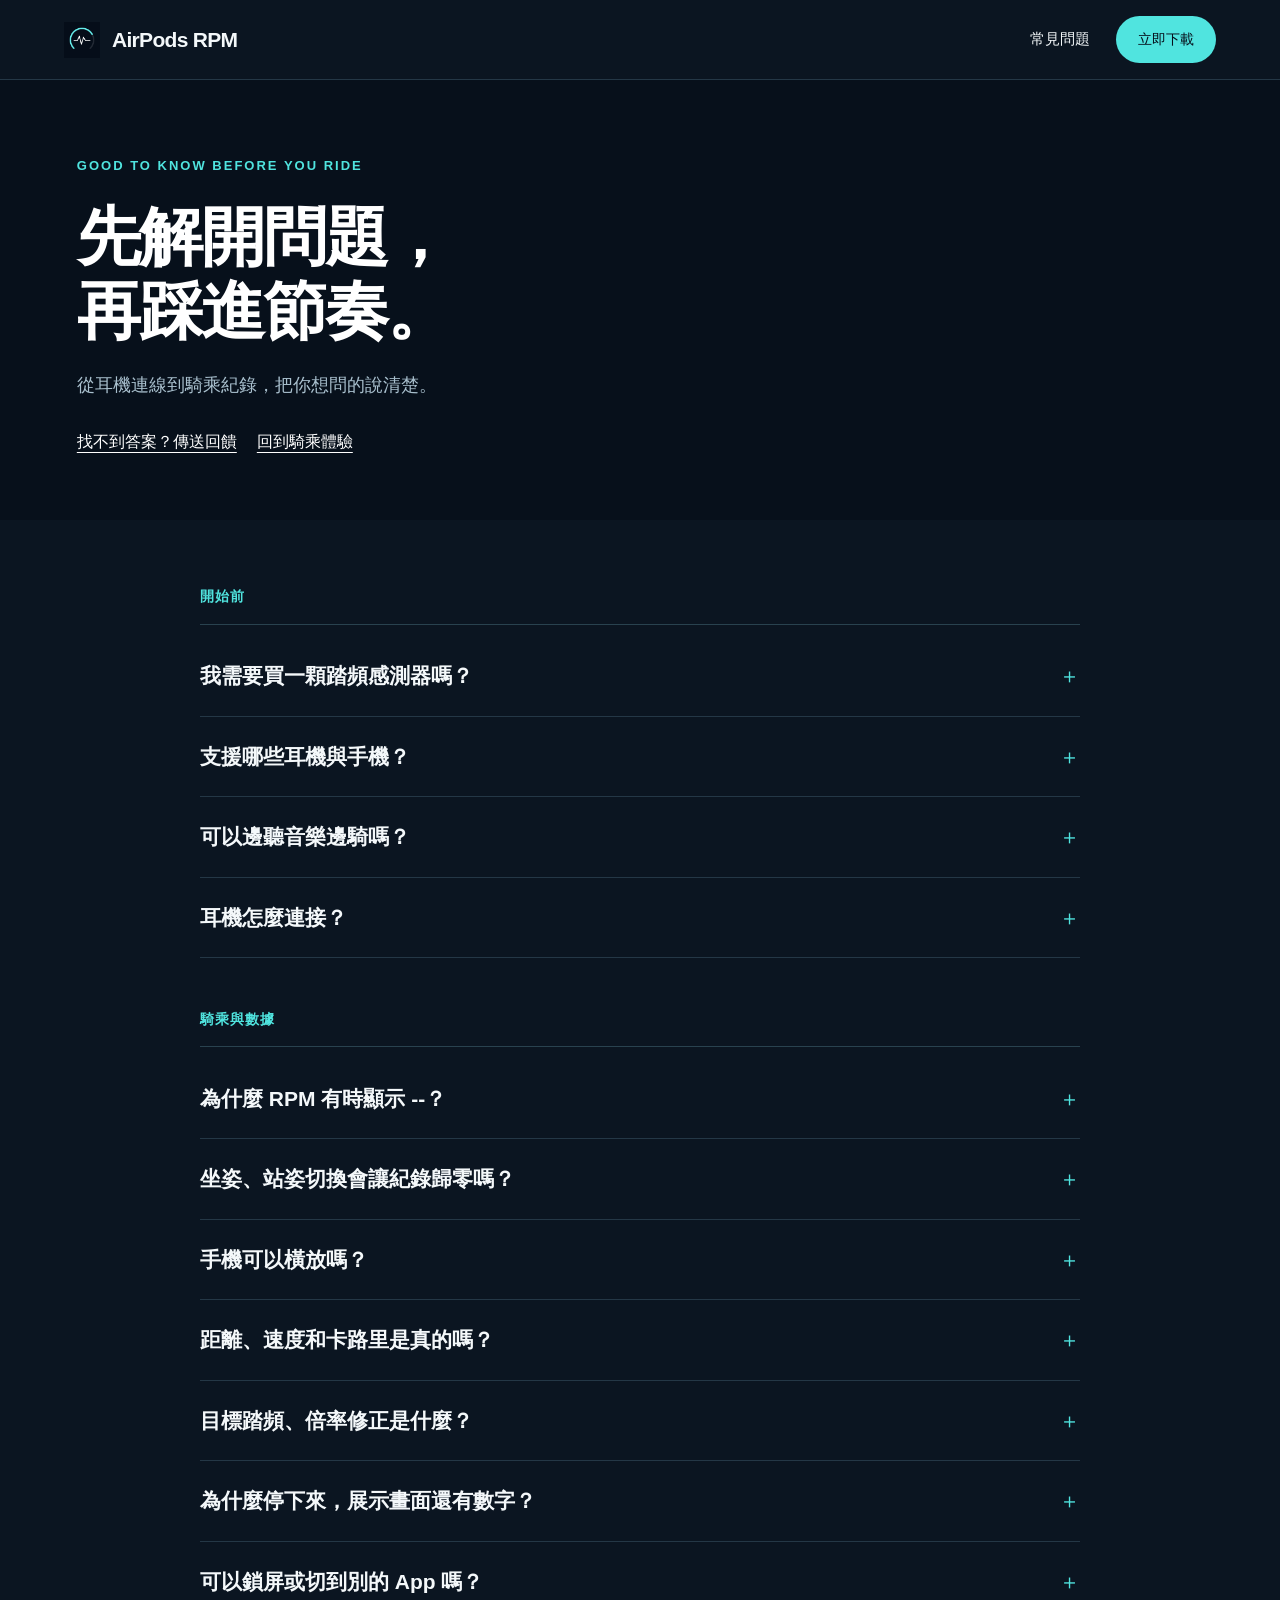
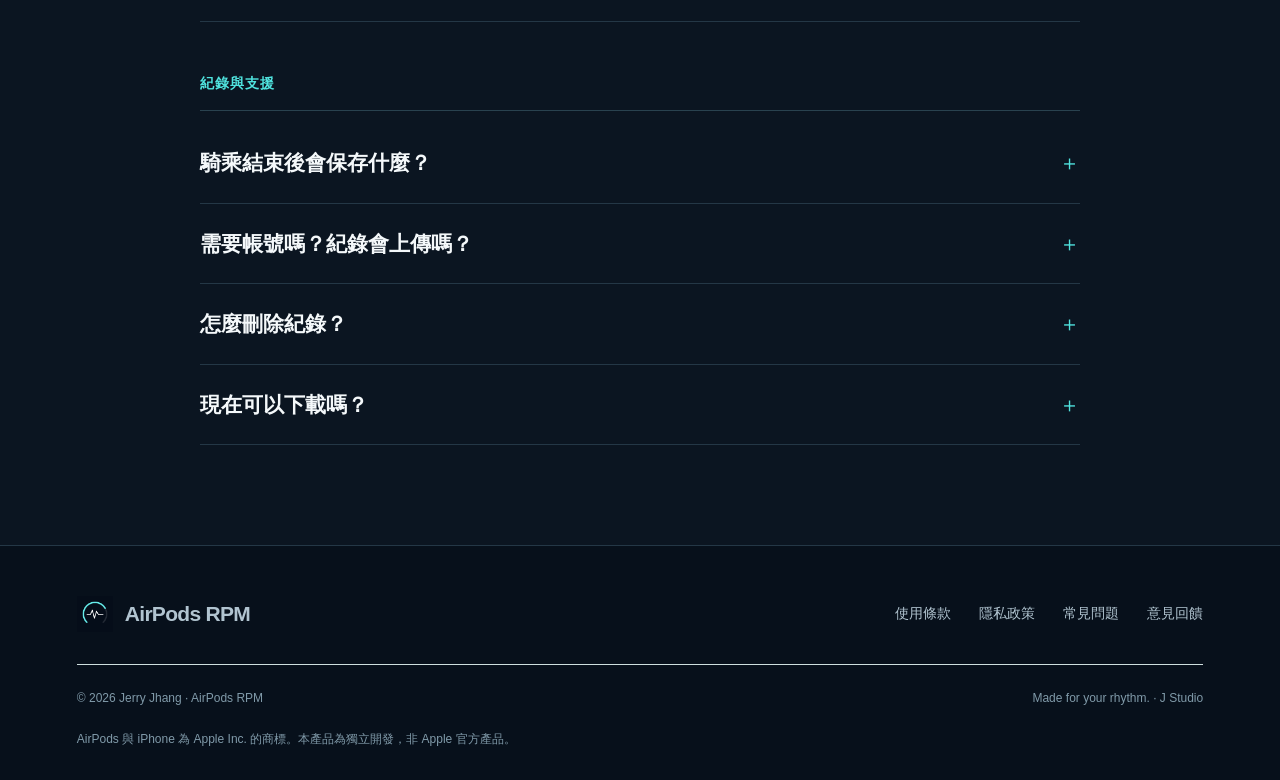
==== faq.html @ 405bcf3e "Add files via upload" ====
<!doctype html><html lang="zh-Hant"><head><meta charset="utf-8"><meta name="viewport" content="width=device-width,initial-scale=1"><meta name="description" content="關於 AirPods 連接、節奏估算、直橫式畫面與騎乘紀錄，你想知道的事。"><meta name="theme-color" content="#07101b"><title>常見問題 — AirPods RPM</title><link rel="icon" href="assets/app-icon.png" type="image/png"><link rel="stylesheet" href="styles.css?v=13"><script defer src="config.js?v=8"></script><script defer src="script.js?v=8"></script></head><body><a class="skip-link" href="#main">跳至主要內容</a><header class="site-header"><a class="brand" href="index.html" aria-label="AirPods RPM 首頁"><img src="assets/app-icon.png" width="36" height="36" alt=""><span>AirPods <b>RPM</b></span></a><nav aria-label="主導覽"><a href="faq.html">常見問題</a><button class="small-button" data-download>立即下載</button></nav></header><main id="main"><section class="inner-hero"><div class="section-shell"><p class="eyebrow">GOOD TO KNOW BEFORE YOU RIDE</p><h1>先解開問題，<br>再踩進節奏。</h1><p>從耳機連線到騎乘紀錄，把你想問的說清楚。</p><div class="in-page-links"><a href="https://forms.gle/BbbcXge1BpcNwwj79" target="_blank" rel="noopener noreferrer">找不到答案？傳送回饋</a><a href="index.html#experience">回到騎乘體驗</a></div></div></section><div class="faq-content"><section class="faq-group"><h2>開始前</h2><details class="faq-item"><summary>我需要買一顆踏頻感測器嗎？</summary><p>不用另外加裝感測器就可以體驗目前的節奏估算。AirPods RPM 讀取的是相容耳機的頭部動作，不是飛輪內部轉速，所以不能取代專用感測器的量測精度。</p></details><details class="faq-item"><summary>支援哪些耳機與手機？</summary><p>支援可提供頭部動作資料的 AirPods，搭配 iPhone 使用。實際可用性由 App 依耳機、系統版本與連線狀態自動確認。iPhone 需使用 iOS 18.6 或以上版本。連接並戴好耳機後，App 會顯示動作資料是否可用。</p></details><details class="faq-item"><summary>可以邊聽音樂邊騎嗎？</summary><p>可以先用你平常的音樂 App 播放，再回到 AirPods RPM 查看儀表。AirPods RPM 本身不是音樂播放器，不提供串流歌曲；手機與耳機的音訊由系統和你選用的音樂 App 處理。</p></details><details class="faq-item"><summary>耳機怎麼連接？</summary><p>先在 iPhone「設定 → 藍牙」完成配對，戴好 AirPods，確認沒有切到 Mac。回到 App 按開始，依提示允許「動作與健身」。收到連續資料後才會開始計時；不需要刻意大幅擺頭。</p></details></section><section class="faq-group"><h2>騎乘與數據</h2><details class="faq-item"><summary>為什麼 RPM 有時顯示 --？</summary><p>頭部動作不一定每次都有足夠明顯的踩踏週期。初次需要幾秒建立節律；節奏偏弱時會短暫保留上次讀值並標示狀態，斷線、持續趨靜止或無可靠候選時則清空。-- 不一定表示踏板完全停止，也不會硬補一個數字。</p></details><details class="faq-item"><summary>坐姿、站姿切換會讓紀錄歸零嗎？</summary><p>不會。切換姿勢會使用不同偵測門檻，但保留目前的騎乘時間與分析資料。坐姿通常採較敏感的微幅動作基準，站姿採另一組基準；它們仍是待實測校正的估算。</p></details><details class="faq-item"><summary>手機可以橫放嗎？</summary><p>可以。儀表支援直式和橫式；橫式預設隱藏標題工具列，點儀表或右上角小選單可顯示。請在騎乘前先把手機安全固定。</p></details><details class="faq-item"><summary>距離、速度和卡路里是真的嗎？</summary><p>距離與速度是由估算 RPM 和每轉等效距離算出的虛擬數值。熱量是騎乘時間乘每分鐘費率的粗估，不是依阻力、功率或心率量測。例如 5 公尺／轉、80 RPM、30 分鐘約為 12 公里；5 kcal／分鐘、30 分鐘為 150 kcal。</p></details><details class="faq-item"><summary>目標踏頻、倍率修正是什麼？</summary><p>目標踏頻只改變目標區間和儀表顏色，不會補正 RPM。倍率通常保持原值；只有車上一直顯示 80、App 卻一直顯示 160 或 40 時，才分別考慮減半或加倍，不用來修正 75 與 80 的小誤差。</p></details><details class="faq-item"><summary>為什麼停下來，展示畫面還有數字？</summary><p>請確認已關閉展示模式。展示模式故意產生模擬數字，不會跟著你的真實動作停止。這個網站的動畫和儀表也是示意，不會連接你的耳機。</p></details><details class="faq-item"><summary>可以鎖屏或切到別的 App 嗎？</summary><p>目前切換 App、系統中斷或鎖屏會暫停騎乘，回來後需手動繼續；不提供無限制背景記錄。騎乘中的 App 會保持螢幕亮著，因此請留意手機電量。</p></details></section><section class="faq-group"><h2>紀錄與支援</h2><details class="faq-item"><summary>騎乘結束後會保存什麼？</summary><p>按結束並保存後，手機會留下日期、有效時間、平均與最高估算 RPM、虛擬距離、估算熱量及估算有效時間比例。現行版本最多保留最近 100 筆摘要。</p></details><details class="faq-item"><summary>需要帳號嗎？紀錄會上傳嗎？</summary><p>目前不需要建立線上帳號。一般騎乘摘要在手機本機保存，不自動上傳至我們的伺服器，也不自動保存原始頭部動作 CSV。系統備份或你主動分享的副本另外由你選用的服務處理。</p></details><details class="faq-item"><summary>怎麼刪除紀錄？</summary><p>在 App 騎乘紀錄頁向左滑動一筆，再按刪除。可在目前工作階段復原上次刪除；退出 App 後不保證仍能復原。刪除摘要不會連同你先前匯出的檔案一起刪除。</p></details><details class="faq-item"><summary>現在可以下載嗎？</summary><p>目前正在準備 App Store 版本，尚未提供正式下載網址。網站不會把未上架版本標成已開放。你可以先體驗互動示意，或透過意見回饋告訴我們你的需求。</p></details></section></div></main><footer class="site-footer"><div class="footer-main"><a class="brand" href="index.html"><img src="assets/app-icon.png" width="34" height="34" alt=""><span>AirPods <b>RPM</b></span></a><nav aria-label="頁尾導覽"><a href="terms.html">使用條款</a><a href="privacy.html">隱私政策</a><a href="faq.html">常見問題</a><a href="https://forms.gle/BbbcXge1BpcNwwj79" target="_blank" rel="noopener noreferrer">意見回饋</a></nav></div><div class="footer-bottom"><span>© 2026 Jerry Jhang · AirPods RPM</span><span>Made for your rhythm. · <a href="https://jstudio-app.github.io" target="_blank" rel="noopener noreferrer">J Studio</a></span></div><p class="footer-disclaimer">AirPods 與 iPhone 為 Apple Inc. 的商標。本產品為獨立開發，非 Apple 官方產品。</p></footer><dialog id="release-dialog" aria-labelledby="release-title"><button class="dialog-close" aria-label="關閉">×</button><p class="eyebrow dark">AIRPODS RPM</p><h2 id="release-title">App Store 版本準備中</h2><p>正式下載連結開放後，這裡就能帶你前往 App Store。</p><a class="button ink" href="https://forms.gle/BbbcXge1BpcNwwj79" target="_blank" rel="noopener noreferrer">意見回饋</a></dialog></body></html>
---- styles.css ----
:root{--ink:#07101b;--muted:#9aadb8;--paper:#0c1723;--volt:#50e4df;--teal:#50e4df;--line:#243746;--sans:-apple-system,BlinkMacSystemFont,"Segoe UI","Noto Sans TC",sans-serif;--display:"Arial Black","Helvetica Neue",var(--sans)}*{box-sizing:border-box}html{scroll-behavior:smooth;scroll-padding-top:96px}body{margin:0;background:var(--paper);color:var(--ink);font-family:var(--sans);font-size:16px;line-height:1.65;-webkit-font-smoothing:antialiased}button,input,select,textarea{font:inherit}button,a{-webkit-tap-highlight-color:transparent}button{cursor:pointer}a{color:inherit;text-underline-offset:5px}button:focus-visible,a:focus-visible,summary:focus-visible,input:focus-visible,textarea:focus-visible,select:focus-visible{outline:3px solid #15bfb0;outline-offset:5px}button{color:inherit}img,svg{max-width:100%}button,a,summary{touch-action:manipulation}::selection{background:var(--volt);color:var(--ink)}.skip-link{position:fixed;left:16px;top:-100px;background:var(--volt);padding:12px 20px;z-index:50}.skip-link:focus{top:12px}.site-header{height:92px;padding:0 5%;display:flex;align-items:center;justify-content:space-between;background:var(--paper);position:relative;z-index:20;border-bottom:1px solid var(--line)}.brand{display:inline-flex;align-items:center;gap:12px;text-decoration:none;font-size:21px;font-weight:550;letter-spacing:-.7px}.brand b{font-weight:900}.brand img{flex-shrink:0}.site-header nav{display:flex;align-items:center;gap:34px}.site-header nav a{font-size:15px;text-decoration:none}.site-header nav a:hover{color:#398164}.small-button{background:var(--ink);color:white;border:0;border-radius:99px;font-size:14px;padding:12px 22px}.menu-toggle{display:none}.hero{display:grid;grid-template-columns:.9fr 1.1fr;min-height:770px;background:var(--ink);color:#fff;overflow:hidden}.hero-copy{padding:96px 0 80px max(7vw,32px);z-index:2;align-self:center}.eyebrow{font-size:13px;letter-spacing:2px;font-weight:700;color:var(--volt);margin:0 0 25px;display:flex;align-items:center;gap:10px}.eyebrow.dark{color:#4c5c5c}.tiny-line{width:24px;height:2px;background:var(--volt)}h1,h2,h3,p{margin-top:0}h1{font-size:clamp(52px,5.8vw,94px);line-height:1.15;letter-spacing:-4px;font-weight:900;margin-bottom:32px}h1 em,h2 em{font-style:normal;color:var(--volt)}.hero-lead{font-size:18px;color:#b1c3cd;line-height:1.9;max-width:450px;margin-bottom:32px}.hero-actions{display:flex;align-items:center;gap:24px;flex-wrap:wrap}.button{display:inline-flex;align-items:center;justify-content:center;min-height:54px;padding:14px 28px;border:0;border-radius:5px;text-decoration:none;font-weight:750;font-size:16px;transition:background .2s,transform .2s}.button:hover{transform:translateY(-2px)}.volt{background:var(--volt);color:var(--ink)}.volt:hover{background:#8af3ee}.ink{background:var(--ink);color:white}.text-button{border:0;background:transparent;color:#cdd7d7;text-decoration:underline;text-underline-offset:6px;font-size:14px;padding:12px 0}.hero-meta{font-size:13px;letter-spacing:.3px;color:#819cae;margin:25px 0 0}.hero-visual{position:relative;min-width:0;display:flex;flex-direction:column;background:radial-gradient(ellipse at 60% 40%,#16434b 0%,#102d38 35%,#091823 70%);margin:24px 24px 24px 0;border-radius:6px;isolation:isolate}.scene-top{display:flex;justify-content:space-between;align-items:center;position:absolute;top:24px;left:28px;right:28px;z-index:5}.scene-kicker{font-family:var(--display);font-size:14px;font-weight:900;letter-spacing:2px;color:#bcd5d5}.motion-toggle{background:#14202088;border:1px solid #8cb8b840;border-radius:99px;padding:7px 12px;color:#dfeeee;font-size:12px;display:flex;align-items:center;gap:8px}.pause-icon{font-size:14px}.ride-scene{position:relative;flex:1;min-height:600px;overflow:hidden}.scene-word{position:absolute;font-family:var(--display);font-weight:900;font-size:clamp(100px,12.5vw,210px);font-style:italic;letter-spacing:-12px;left:7%;top:9%;color:#98cccc17;line-height:1;user-select:none}.scene-halo{position:absolute;width:65%;aspect-ratio:1;border:1px solid #94d3d318;border-radius:50%;left:24%;top:20%;box-shadow:0 0 0 70px #8dc9c904,0 0 0 140px #8dc9c903}.floor-grid{position:absolute;inset:71% -20% -24%;background:repeating-linear-gradient(0deg,transparent 0 32px,#98cccc13 33px 34px),repeating-linear-gradient(90deg,transparent 0 70px,#98cccc10 71px 72px);transform:perspective(380px) rotateX(58deg);transform-origin:top}.rider-art{position:absolute;width:112%;max-width:none;height:94%;left:-11%;top:7%;overflow:visible}.audio-label{position:absolute;left:5%;top:42%;display:flex;gap:12px;align-items:center;font-size:12px;color:#accdcd;line-height:1.7;z-index:3}.audio-label b{font-size:14px;font-weight:500;color:#e9f5f5}.equalizer{display:flex;align-items:center;gap:3px;height:26px}.equalizer i{display:block;width:3px;height:12px;border-radius:3px;background:var(--volt);animation:equalize .8s ease-in-out infinite alternate}.equalizer i:nth-child(2){height:24px;animation-delay:-.3s}.equalizer i:nth-child(3){height:18px;animation-delay:-.5s}.equalizer i:nth-child(4){height:8px;animation-delay:-.1s}@keyframes equalize{to{height:5px}}.ear-waves{animation:earPulse 2s ease-out infinite}@keyframes earPulse{0%{opacity:.2}50%{opacity:1}100%{opacity:.2}}.motion-lines{animation:speedLines 1s linear infinite}@keyframes speedLines{0%{transform:translateX(8px);opacity:0}25%{opacity:.5}100%{transform:translateX(-15px);opacity:0}}.mounted-phone{position:absolute;left:73%;top:33%;width:136px;height:266px;border:5px solid #222c2c;border-radius:20px;background:#090f0d;box-shadow:4px 7px 0 #0a1010,10px 22px 35px #0008,inset 0 0 0 1px #768370;transform:perspective(650px) rotateY(-14deg) rotateZ(7deg);transform-origin:center;transition:width .85s cubic-bezier(.2,.75,.2,1),height .85s cubic-bezier(.2,.75,.2,1),left .85s,top .85s,transform .85s;z-index:4;padding:14px 7px 8px;color:white}.phone-camera{position:absolute;width:29px;height:7px;background:#000;left:calc(50% - 14px);top:4px;border-radius:10px}.phone-app{height:100%;display:flex;flex-direction:column;gap:5px;overflow:hidden}.phone-top{display:flex;justify-content:space-between;font-size:8px;color:#6b9686;letter-spacing:1px}.demo-mark{font-size:8px;color:#acbaba}.mini-gauge{position:relative;min-height:105px;flex:1}.mini-gauge svg{width:100%;height:100%;position:absolute;inset:0;overflow:visible}.mini-gauge svg path{fill:none;stroke:var(--teal);stroke-width:7;stroke-linecap:round;stroke-dasharray:65 100}.mini-gauge svg .gauge-track{stroke:#263932;stroke-dasharray:none}.mini-value{position:absolute;inset:0;display:flex;flex-direction:column;align-items:center;justify-content:center;padding-top:6px}.mini-value b{font-size:37px;line-height:1;font-weight:350;font-variant-numeric:tabular-nums}.mini-value small{font-size:9px;letter-spacing:2px;color:var(--teal);margin-top:5px}.phone-position{display:flex;background:#ffffff08;border-radius:9px;justify-content:space-around;font-size:8px;line-height:20px}.phone-position span{width:50%;text-align:center;border-radius:9px;color:#687d7d}.phone-position .selected{background:#ffffff18;color:#d3eaea}.mini-metrics{display:grid;grid-template-columns:1fr 1fr;gap:4px}.mini-metrics>span{font-size:7px;background:#172222;padding:4px;border-radius:3px;color:#819494;white-space:nowrap}.mini-metrics b{display:block;color:#edf5f5;font-size:11px;font-weight:500;line-height:1.5;font-variant-numeric:tabular-nums}.mini-metrics small{font-size:6px}.mini-control{border-radius:9px;background:#50e4df27;color:var(--teal);font-size:8px;text-align:center;padding:4px}.mount-caption{position:absolute;right:7%;top:83%;font-size:12px;letter-spacing:.5px;color:#a8c9c9}.mount-caption span{width:20px;height:1px;display:inline-block;background:#9cd6d6;vertical-align:middle;margin-right:8px}.phone-history{display:none}.ride-scene[data-mode=standing] .scene-word{color:#50e4df20}.ride-scene[data-mode=landscape] .mounted-phone{width:216px;height:128px;left:65%;top:40%;transform:perspective(650px) rotateY(-12deg) rotateZ(3deg);border-radius:16px;padding:10px 8px 6px}.ride-scene[data-mode=landscape] .phone-app{display:grid;grid-template-columns:1fr 1fr;gap:4px}.ride-scene[data-mode=landscape] .phone-top{display:none}.ride-scene[data-mode=landscape] .mini-gauge{grid-row:1/4;min-height:0}.ride-scene[data-mode=landscape] .mini-value b{font-size:35px}.ride-scene[data-mode=landscape] .phone-position{line-height:14px}.ride-scene[data-mode=landscape] .mini-metrics{gap:3px}.ride-scene[data-mode=landscape] .mini-metrics>span{padding:2px;font-size:6px}.ride-scene[data-mode=landscape] .mini-metrics b{font-size:9px}.ride-scene[data-mode=landscape] .mini-control{font-size:7px;padding:1px}.ride-scene[data-mode=history] .phone-app{display:none}.ride-scene[data-mode=history] .phone-history{display:flex;flex-direction:column;height:100%;gap:14px;justify-content:center}.phone-history>small{font-size:7px;letter-spacing:1px;color:#6a9e9e}.phone-history>b{font-size:22px;line-height:1.3}.phone-history>div{display:flex;flex-direction:column;font-size:8px;color:#829595}.phone-history strong{font-size:20px;color:white;font-weight:400}.history-check{font-size:8px;color:var(--teal)}.scene-controls{position:relative;z-index:6;margin:0 28px 22px}.mode-tabs{display:flex;gap:4px;justify-content:space-between;border-top:1px solid #9bc6c630;padding-top:16px}.mode-tabs button{background:transparent;border:0;color:#a1b9b9;padding:8px 4px;font-size:13px;white-space:nowrap}.mode-tabs button[aria-pressed=true]{color:var(--volt);font-weight:750}.scene-controls p{font-size:12px;color:#94adad;margin:8px 0 12px;min-height:20px}.scene-progress{height:2px;background:#8dbfbf1a;overflow:hidden}.scene-progress span{display:block;width:0;height:100%;background:var(--volt)}.paused .equalizer i,.paused .ear-waves,.paused .motion-lines{animation-play-state:paused}.statement-strip{display:flex;justify-content:space-evenly;align-items:center;gap:16px;padding:23px 4%;background:var(--volt);font-weight:800;font-size:17px;letter-spacing:2px}.statement-strip i{height:9px;width:9px;border-radius:50%;background:#398a8a;flex-shrink:0}.section-shell{width:min(1280px,88%);margin-inline:auto}.story-section{padding-block:118px 100px}.section-intro h2,.wide-copy h2,.records-copy h2{font-size:clamp(38px,4.4vw,68px);line-height:1.25;letter-spacing:-2px;font-weight:850;margin-bottom:28px}.section-intro h2 em,.records-copy h2 em{color:#3b6b6b}.section-intro>p:not(.eyebrow){color:#9aadb8;font-size:18px;line-height:1.9}.setup-flow{margin-top:64px;display:grid;grid-template-columns:repeat(3,1fr);gap:6%}.setup-flow article{border-top:1px solid #c6d1d1;padding-top:32px}.setup-icon{display:flex;align-items:center;width:64px;height:64px;margin-bottom:26px}.setup-icon svg{width:48px;fill:none;stroke:#395e5e;stroke-width:2.5;stroke-linecap:round;stroke-linejoin:round}.setup-flow h3{font-size:24px;letter-spacing:-.7px;margin-bottom:16px}.setup-flow p{color:var(--muted);font-size:16px;line-height:1.9}.honest-note{font-size:13px;color:#79816f;border-top:1px solid var(--line);padding-top:25px;margin:48px 0 0}.wide-section{background:#1b2525;overflow:hidden;color:white}.wide-inner{display:grid;grid-template-columns:.8fr 1.2fr;align-items:center;gap:50px;min-height:720px;padding-block:100px}.wide-copy p:not(.eyebrow){font-size:17px;line-height:1.9;color:#a5b4b4}.outline-button{border:1px solid #95b6b670;background:transparent;color:#eef5f5;border-radius:4px;padding:12px 20px;margin-top:20px;font-size:15px}.outline-button:hover{background:#addcdc12}.wide-showcase{min-height:400px;display:flex;align-items:center;justify-content:center;flex-direction:column;perspective:1400px}.wide-phone{background:#101717;border:8px solid #5c665a;border-bottom-color:#232e2e;border-right-color:#323f3f;border-radius:42px;box-shadow:12px 18px 0 #090e0e,15px 50px 60px #0008;transition:width .8s,height .8s,transform .8s;border-width:7px;padding:21px 23px;position:relative;flex-shrink:0}.wide-phone:before{content:"";position:absolute;left:8px;top:calc(50% - 16px);height:32px;width:7px;border-radius:6px;background:#000}.wide-phone.landscape{width:570px;height:286px;transform:rotateY(-14deg) rotateX(9deg) rotateZ(-5deg)}.wide-screen{height:100%;display:grid;grid-template-columns:1fr 1.1fr;gap:24px;color:#f0f9f9}.wide-dial{border:5px solid var(--teal);border-bottom-color:transparent;border-right-color:#2a453b;border-radius:50%;display:flex;flex-direction:column;align-items:center;justify-content:center;position:relative;width:220px;height:220px}.wide-dial>span{font-size:7px;letter-spacing:1px;color:#85aaaa}.wide-dial>strong{font-size:76px;font-weight:300;line-height:1.2}.wide-dial>b{font-size:12px;font-weight:500;letter-spacing:4px;color:var(--teal)}.dial-position{font-size:9px;color:#a1b3b3;margin-top:12px}.wide-data{display:grid;grid-template-columns:1fr 1fr;gap:8px;align-content:center}.wide-data>div{background:#ffffff06;border-radius:10px;padding:12px 10px}.wide-data>div span{display:block;font-size:10px;color:#99acac;margin-bottom:6px}.wide-data>div strong{font-size:20px;font-weight:450;white-space:nowrap}.wide-data small{font-size:9px;color:#91a7a7}.wide-pause{grid-column:span 2;border:1px solid #92f5d330;border-radius:25px;padding:8px;background:#94d3d315;color:var(--teal);font-size:12px}.wide-phone:not(.landscape){width:252px;height:478px;transform:rotateY(-12deg) rotateZ(4deg);padding:26px 16px;border-radius:35px}.wide-phone:not(.landscape):before{height:7px;width:32px;left:calc(50% - 16px);top:8px}.wide-phone:not(.landscape) .wide-screen{display:flex;flex-direction:column;gap:13px}.wide-phone:not(.landscape) .wide-dial{width:198px;height:198px;align-self:center;flex-shrink:0}.wide-phone:not(.landscape) .wide-data{gap:7px}.wide-phone:not(.landscape) .wide-data>div{padding:7px}.wide-phone:not(.landscape) .wide-data>div span{font-size:9px;margin-bottom:2px}.wide-phone:not(.landscape) .wide-data>div strong{font-size:17px}.visual-note{font-size:12px;color:#728686;margin-top:44px;text-align:center}.records-section{display:grid;grid-template-columns:1fr 1fr;gap:9%;padding-block:130px;align-items:center}.records-copy>p:not(.eyebrow){color:var(--muted);font-size:17px;line-height:1.9}.local-label{font-size:14px!important;padding-top:20px}.local-label span{color:#3c6d6d;padding-right:8px}.ride-records{background:#e3eded;border-radius:6px;padding:28px 32px;box-shadow:0 25px 60px #182d2d10;transform:rotate(-2deg)}.records-heading{display:flex;align-items:center;justify-content:space-between;gap:15px;border-bottom:1px solid #c9d7d7;padding-bottom:16px}.records-heading h3{font-size:21px;margin:0}.records-heading>span{font-size:12px;color:#6a8181}.record{border-bottom:1px solid #c9d7d7;padding:24px 0}.record:last-child{border:0}.record summary{list-style:none;display:flex;align-items:center;justify-content:space-between;cursor:pointer;gap:20px}.record summary::-webkit-details-marker{display:none}.record summary span:not(.record-chevron){font-size:12px;color:#698282;display:block;margin-bottom:5px}.record summary strong{font-size:17px;font-weight:650}.record-chevron{font-size:22px;font-weight:300;transition:transform .3s}.record[open] .record-chevron{transform:rotate(45deg)}.record-content{padding-top:24px}.record-stats{display:flex;justify-content:space-between;gap:12px}.record-stats small{display:block;font-size:12px;color:#678282}.record-stats b{font-size:26px;font-weight:500;font-variant-numeric:tabular-nums}.record-stats i{font-size:11px;font-style:normal}.record-chart{width:100%;height:85px;overflow:visible;margin-top:18px}.record-chart path{fill:none;stroke:#4c8989;stroke-width:3;stroke-linejoin:round;stroke-linecap:round}.record-chart .chart-grid{stroke:#c6d8d8;stroke-width:1;stroke-dasharray:3 4}.record-content>p{font-size:12px;color:#7b8875;margin:10px 0 0}.closing-section{position:relative;text-align:center;background:var(--ink);color:#fff;padding:100px 24px;overflow:hidden}.closing-section>.eyebrow{justify-content:center}.closing-section h2{font-size:clamp(42px,5.5vw,80px);letter-spacing:-3px;line-height:1.2;position:relative}.closing-section p:not(.eyebrow){font-size:17px;line-height:1.9;color:#a7b8b8;position:relative}.closing-section .button{position:relative;margin-top:20px}.release-note{display:block;font-size:12px;color:#768d8d;margin-top:20px;position:relative}.closing-rings{width:650px;height:650px;border:1px solid #50e4df15;border-radius:50%;position:absolute;left:calc(50% - 325px);top:-40px;box-shadow:0 0 0 70px #50e4df03,0 0 0 140px #50e4df02}.support-band{display:flex;align-items:center;justify-content:space-between;gap:30px;padding-block:65px}.support-band .eyebrow{margin-bottom:16px}.support-band h2{font-size:29px;letter-spacing:-1px;margin:0}.support-links{display:flex;gap:30px;font-size:16px}.site-footer{padding:50px 6% 30px;border-top:1px solid var(--line);background:#e7f0f0}.footer-main{display:flex;align-items:center;justify-content:space-between;gap:30px}.footer-main nav{display:flex;gap:28px;font-size:14px}.footer-main nav a{text-decoration:none}.footer-bottom{border-top:1px solid #cfdfdf;margin-top:32px;padding-top:24px;display:flex;justify-content:space-between;font-size:12px;color:#6b8080}.footer-disclaimer{font-size:12px;color:#818b78;line-height:1.8;margin:20px 0 0}dialog{border:0;border-radius:10px;max-width:520px;width:calc(100% - 32px);padding:48px 36px;background:var(--paper);color:var(--ink);box-shadow:0 20px 80px #0004}dialog::backdrop{background:#0d1818bb;backdrop-filter:blur(5px)}dialog h2{font-size:34px;line-height:1.3;letter-spacing:-1px}dialog p:not(.eyebrow){color:var(--muted);margin-bottom:28px}.dialog-close{position:absolute;right:12px;top:10px;border:0;background:transparent;font-size:30px;width:44px;height:44px}
/* Support and policy pages */
.inner-hero{background:var(--ink);padding:75px 0 65px;color:#fff}.inner-hero h1{font-size:clamp(40px,5vw,68px);letter-spacing:-2px;margin-bottom:20px}.inner-hero p:not(.eyebrow){font-size:18px;max-width:680px;color:#b2c5c5;line-height:1.8}.inner-hero .doc-date{font-size:13px!important;color:#799797!important;margin-top:28px;margin-bottom:0}.document-shell{display:grid;grid-template-columns:210px minmax(0,1fr);gap:70px;max-width:1060px;width:88%;margin:0 auto;padding-block:70px 100px}.document-shell aside{position:sticky;top:25px;align-self:start}.document-shell aside a{display:block;text-decoration:none;font-size:14px;color:#647979;padding:8px 0}.document-shell aside a:hover{color:#182828}.document-section{padding-bottom:38px;margin-bottom:38px;border-bottom:1px solid var(--line);scroll-margin-top:30px}.document-section h2{font-size:26px;line-height:1.4;letter-spacing:-.5px;margin-bottom:20px}.document-section p,.document-section li{font-size:16px;line-height:1.95;color:#4f6262}.document-section li{margin-bottom:10px}.document-section ul{padding-left:22px}.document-section .notice-box{background:#dfeded;border-left:3px solid #448e8e;padding:18px 22px;color:#355656}.legal-tag{display:inline-flex;border:1px solid #90d2d240;border-radius:3px;color:#a8cbcb;font-size:12px;padding:4px 9px;letter-spacing:.4px}.faq-content{max-width:880px;width:88%;margin:65px auto 100px}.faq-group{margin-bottom:50px}.faq-group>h2{font-size:14px;letter-spacing:1px;color:#698c8c;padding-bottom:15px;border-bottom:1px solid #c0d5d5}.faq-item{border-bottom:1px solid var(--line);padding:24px 0}.faq-item summary{cursor:pointer;font-size:21px;font-weight:650;line-height:1.5;list-style:none;padding-right:35px;position:relative}.faq-item summary::-webkit-details-marker{display:none}.faq-item summary:after{content:"＋";position:absolute;right:0;top:0;color:#5a8282;font-weight:400}.faq-item[open] summary:after{content:"−"}.faq-item p{font-size:16px;color:#5a7070;line-height:1.95;max-width:740px;padding-top:18px;margin-bottom:0}.faq-item ul{color:#5a7070}.feedback-layout{display:grid;grid-template-columns:.8fr 1.2fr;gap:80px;padding-block:70px 100px;max-width:1120px;width:88%;margin:auto}.feedback-intro h2{font-size:32px;line-height:1.4}.feedback-intro p{color:#5c7676;font-size:16px;line-height:1.9}.feedback-intro a{overflow-wrap:anywhere}.feedback-form{background:#e1f0f0;padding:36px;border-radius:8px}.feedback-form label{display:block;font-size:15px;font-weight:650;margin-bottom:22px}.feedback-form input,.feedback-form textarea,.feedback-form select{display:block;width:100%;margin-top:10px;background:#fff;border:1px solid #cbdede;border-radius:4px;padding:13px 14px;font-size:16px;color:var(--ink)}.feedback-form textarea{min-height:180px;resize:vertical}.feedback-form select{appearance:none;background-image:url('data:image/svg+xml,%3Csvg xmlns="http://www.w3.org/2000/svg" width="20" height="20" viewBox="0 0 20 20"%3E%3Cpath d="m5 7 5 5 5-5" fill="none" stroke="%234a6246" stroke-width="1.5"/%3E%3C/svg%3E');background-position:right 14px center;background-repeat:no-repeat;padding-right:44px}.form-help{font-size:13px;color:#688080}.feedback-actions{display:flex;flex-wrap:wrap;gap:14px;margin-top:25px}.copy-button{border:1px solid #9fb9b9;padding:12px 19px;background:transparent;border-radius:4px;font-size:14px}.form-status{font-size:14px;color:#386161;margin:22px 0 0;min-height:24px}.feedback-check{font-size:13px!important;font-weight:400!important;color:#647c7c}.feedback-check input{display:inline-block;width:18px;height:18px;vertical-align:middle;margin:0 7px 0 0}.policy-sources{font-size:13px;color:#708a8a}.in-page-links{display:flex;gap:20px;flex-wrap:wrap;margin-top:28px}
@media(min-width:1600px){.hero{grid-template-columns:1fr 1.1fr}.hero-copy{padding-left:max(calc((100vw - 1440px)/2),7vw)}.hero-visual{margin-right:max(calc((100vw - 1440px)/2),24px)}}
@media(max-width:1150px){.hero{grid-template-columns:.86fr 1.14fr;min-height:700px}.hero-copy{padding:70px 0 65px 6vw}h1{font-size:clamp(48px,6.1vw,72px);letter-spacing:-3px}.hero-lead{font-size:16px}.hero-actions{gap:16px}.hero-actions .button{padding:13px 20px}.hero-visual{margin:16px 16px 16px 0}.ride-scene{min-height:550px}.audio-label{left:2%;top:43%;gap:7px}.audio-label span:last-child{font-size:10px}.audio-label b{font-size:12px}.mounted-phone{width:116px;height:235px;left:71%;top:34%}.mini-gauge{min-height:88px}.mini-value b{font-size:32px}.mode-tabs button{font-size:12px}.scene-controls{margin-inline:20px}.wide-inner{gap:25px;grid-template-columns:1fr 1.1fr}.wide-phone.landscape{transform:scale(.85) rotateY(-12deg) rotateZ(-5deg)}.wide-copy h2{font-size:48px}.records-section{gap:5%}.ride-records{padding:24px}.records-copy h2{font-size:47px}}
@media(max-width:850px){.site-header{height:76px;padding-inline:6%}.site-header nav{gap:22px}.site-header nav a:nth-child(2){display:none}.hero{grid-template-columns:1fr;position:relative}.hero-copy{padding:65px 7% 40px;max-width:none}.hero-copy h1{font-size:clamp(56px,10vw,80px);line-height:1.08;letter-spacing:-3px}.hero-copy h1 br:nth-child(2){display:none}.hero-copy h1 em{padding-left:8px}.hero-lead{font-size:17px}.hero-visual{margin:0 5% 26px;min-height:660px}.ride-scene{height:570px;min-height:570px}.scene-word{font-size:160px}.rider-art{height:105%;width:100%;left:-3%;top:0}.audio-label{left:8%;top:38%}.mounted-phone{left:73%;top:30%;width:126px;height:250px}.ride-scene[data-mode=landscape] .mounted-phone{left:66%;top:39%}.wide-inner{grid-template-columns:1fr;padding-block:80px;gap:50px}.wide-copy{text-align:center}.wide-copy .eyebrow{justify-content:center}.wide-copy h2{font-size:52px}.wide-copy h2 br{display:none}.wide-phone.landscape{transform:rotateY(-10deg) rotateZ(-4deg);width:570px}.wide-showcase{min-height:450px}.records-section{grid-template-columns:1fr;gap:55px;padding-block:90px}.ride-records{max-width:620px;width:100%;justify-self:center}.setup-flow{gap:25px}.setup-flow h3{font-size:21px}.setup-flow p{font-size:15px}.story-section{padding-block:80px}.section-intro h2{font-size:52px}.support-band{align-items:flex-start}.support-links{flex-direction:column;gap:14px}.footer-main{align-items:flex-start;flex-direction:column}.footer-main nav{gap:24px;flex-wrap:wrap}.document-shell{grid-template-columns:1fr;gap:30px;padding-block:40px 70px}.document-shell aside{position:static;display:flex;overflow-x:auto;border-bottom:1px solid var(--line);padding-bottom:16px;gap:24px}.document-shell aside a{white-space:nowrap}.feedback-layout{grid-template-columns:1fr;gap:35px;padding-top:45px}.feedback-intro{max-width:650px}}
@media(max-width:540px){.brand{font-size:19px;gap:9px}.brand img{width:32px;height:32px}.site-header .menu-toggle{display:flex;align-items:center;gap:12px;background:transparent;border:0;font-size:14px;min-height:44px}.menu-toggle span{font-size:24px;font-weight:300}.site-header nav{display:none;position:absolute;top:75px;left:0;right:0;background:var(--paper);padding:20px 6% 28px;border-bottom:1px solid var(--line);box-shadow:0 20px 30px #0001;flex-direction:column;align-items:stretch;gap:20px}.site-header nav.is-open{display:flex}.site-header nav a:nth-child(2){display:block}.site-header nav a{padding:4px 0}.site-header nav .small-button{align-self:flex-start}.hero-copy{padding-top:48px}.hero-copy h1{font-size:57px;letter-spacing:-2px}.hero-copy h1 br:nth-child(2){display:block}.hero-copy h1 em{padding:0}.eyebrow{font-size:11px;letter-spacing:1.2px;margin-bottom:22px}.hero-lead{font-size:16px;line-height:1.9}.hero-actions{gap:20px}.hero-actions .button{font-size:15px}.text-button{font-size:12px}.hero-meta{font-size:11px}.hero-visual{margin:0 12px 18px;min-height:505px}.scene-top{left:18px;right:18px;top:17px}.scene-kicker{font-size:12px}.motion-toggle{font-size:11px;padding:6px 9px}.ride-scene{min-height:408px;height:408px}.scene-word{font-size:100px;letter-spacing:-7px;top:18%;left:9%}.rider-art{width:120%;height:100%;left:-15%;top:8%}.audio-label{left:5%;top:43%;gap:7px}.audio-label span:last-child{font-size:9px}.audio-label b{font-size:10px}.equalizer{gap:2px}.equalizer i{width:2px}.mounted-phone{width:90px;height:177px;left:73%;top:35%;padding:10px 5px 5px;border-width:3px;border-radius:14px;box-shadow:3px 4px 0 #090e0e,5px 10px 20px #0008}.phone-camera{height:4px;width:20px;left:calc(50% - 10px);top:3px}.phone-top{font-size:6px}.demo-mark{font-size:6px}.mini-gauge{min-height:66px}.mini-value b{font-size:25px}.mini-value small{font-size:6px;letter-spacing:1px;margin-top:3px}.phone-app{gap:3px}.phone-position{font-size:6px;line-height:13px}.mini-metrics{gap:3px}.mini-metrics>span{font-size:5px;padding:2px}.mini-metrics b{font-size:8px}.mini-metrics small{font-size:5px}.mini-control{font-size:6px;padding:2px}.mount-caption{right:6%;font-size:9px;top:87%}.mount-caption span{width:10px;margin-right:4px}.scene-controls{margin:0 16px 15px}.mode-tabs{gap:0;padding-top:9px}.mode-tabs button{font-size:11px;padding:8px 3px}.scene-controls p{font-size:11px;margin:5px 0 8px}.ride-scene[data-mode=landscape] .mounted-phone{width:142px;height:92px;left:62%;top:43%;padding:8px 5px 5px;border-radius:11px}.ride-scene[data-mode=landscape] .mini-value b{font-size:24px}.ride-scene[data-mode=landscape] .mini-value small{font-size:6px}.ride-scene[data-mode=landscape] .phone-position{font-size:5px;line-height:10px}.ride-scene[data-mode=landscape] .mini-metrics>span{font-size:4px}.ride-scene[data-mode=landscape] .mini-metrics b{font-size:6px}.ride-scene[data-mode=landscape] .mini-control{font-size:5px}.phone-history{gap:7px!important}.phone-history>b{font-size:15px}.phone-history>small{font-size:5px}.phone-history>div{font-size:6px}.phone-history strong{font-size:12px}.history-check{font-size:5px}.statement-strip{font-size:12px;letter-spacing:.5px;padding:19px 5%;gap:8px}.statement-strip i{width:4px;height:4px}.section-shell{width:86%}.story-section{padding-block:65px}.section-intro h2,.wide-copy h2,.records-copy h2{font-size:39px;letter-spacing:-1.5px}.section-intro>p:not(.eyebrow),.wide-copy p:not(.eyebrow),.records-copy>p:not(.eyebrow){font-size:16px}.section-intro>p br,.records-copy>p br{display:none}.setup-flow{grid-template-columns:1fr;gap:24px;margin-top:40px}.setup-flow article{position:relative;padding:24px 0 0 80px;min-height:130px}.setup-icon{position:absolute;top:30px;left:0;width:50px}.setup-flow h3{font-size:21px;margin-bottom:10px}.setup-flow p{font-size:15px}.honest-note{font-size:12px;margin-top:30px}.wide-inner{padding-block:65px;gap:40px}.wide-copy h2 br{display:block}.wide-copy p:not(.eyebrow) br{display:none}.wide-showcase{min-height:340px;width:100%}.wide-phone.landscape{transform:scale(.59) rotateZ(-4deg);margin:-40px -140px}.wide-phone:not(.landscape){transform:scale(.82) rotateY(-8deg) rotateZ(4deg);margin:-25px 0}.visual-note{font-size:11px;margin-top:0}.records-section{padding-block:70px;gap:35px}.ride-records{padding:24px 20px;transform:rotate(-1deg)}.records-heading h3{font-size:19px}.record summary strong{font-size:16px}.record-stats b{font-size:23px}.record-stats small{font-size:11px}.closing-section{padding-block:75px}.closing-section h2{font-size:46px;letter-spacing:-2px}.closing-section p:not(.eyebrow){font-size:16px}.support-band{flex-direction:column;gap:25px;padding-block:50px}.support-band h2{font-size:27px}.support-links{flex-direction:row;gap:25px;font-size:14px}.site-footer{padding:35px 7% 25px}.footer-main nav{gap:14px 22px;font-size:13px}.footer-bottom{flex-direction:column;gap:9px;font-size:11px}.footer-disclaimer{font-size:11px}.inner-hero{padding-block:50px}.inner-hero h1{font-size:42px}.inner-hero p:not(.eyebrow){font-size:16px}.document-shell{width:86%;padding-bottom:50px}.document-section h2{font-size:23px}.document-section p,.document-section li{font-size:16px}.faq-item summary{font-size:18px}.faq-content{margin-top:40px}.feedback-layout{width:86%;padding-bottom:65px}.feedback-form{padding:25px 20px}.feedback-intro h2{font-size:28px}dialog{padding:40px 26px}dialog h2{font-size:29px}}
@media(prefers-reduced-motion:reduce){html{scroll-behavior:auto}*,*::before,*::after{animation:none!important;transition:none!important}.scene-progress{display:none}}
/* Keep the opening message together at intermediate widths. */
h1 em{display:inline-block;white-space:nowrap}
@media(min-width:541px) and (max-width:850px){.hero-copy{padding-top:42px;padding-bottom:28px}.hero-copy h1{font-size:54px;line-height:1.12;margin-bottom:24px}.hero-lead{font-size:16px;margin-bottom:24px}.hero-copy .eyebrow{margin-bottom:18px}.hero-meta{margin-top:20px}}
@media(max-width:540px){.hero-copy{padding-top:32px;padding-bottom:24px}.hero-copy h1{font-size:49px;margin-bottom:22px}.hero-copy .eyebrow{margin-bottom:16px}.hero-lead{margin-bottom:22px}.hero-meta{margin-top:17px}}

/* Align every section with the native cockpit palette. */
body{color:#f4f8fa;background:#0b1521}.site-header{background:#0b1521;color:#f4f8fa}.brand img{width:36px;height:36px;object-fit:contain;transform:none;border-radius:9px;overflow:visible;display:block}.brand{white-space:nowrap;line-height:1.2}.small-button{background:#50e4df;color:#07101b}.eyebrow.dark{color:#50e4df}.story-section,.records-section,.support-band{color:#f4f8fa}.section-intro>p:not(.eyebrow),.setup-flow p,.records-copy>p:not(.eyebrow),.honest-note,.local-label{color:#9fb4c2}.setup-icon svg{stroke:#50e4df}.setup-flow article,.support-band{border-color:#243746}.wide-section{background:#07101b}.wide-copy>p:not(.eyebrow){color:#9fb4c2}.hero-visual{background:radial-gradient(ellipse at 60% 40%,#16434b,#102d38 38%,#091823 76%)}.statement-strip{padding:28px 7%;display:block;text-align:center;background:#50e4df;color:#07101b}.statement-strip p{margin:0;font-size:clamp(21px,2.5vw,34px);font-weight:750;letter-spacing:-.6px}.scene-word{color:#50e4df;opacity:.1}.audio-label{font-size:12px}.scene-controls{padding-top:8px}.demo-caption{color:#dae9f0;font-size:12px;margin:0 0 12px;display:flex;justify-content:space-between}.demo-caption span{color:#8ea8b9;font-size:11px}.mode-tabs{gap:9px!important}.mode-tabs button{position:relative;border:1px solid #33515f!important;border-radius:10px!important;background:#112633!important;padding:17px 4px 12px!important;color:#a4b9c7!important;flex:1;overflow:hidden}.mode-tabs button:before{content:'';position:absolute;left:0;top:0;height:3px;width:100%;background:#294653}.mode-tabs button:after{content:'';position:absolute;left:0;top:0;height:3px;width:var(--mode-progress,0%);background:#50e4df}.mode-tabs button[aria-pressed=true]{background:#1c414b!important;color:#fff!important;border-color:#50e4df!important}.mode-tabs button.is-complete:after{width:100%}.scene-progress{display:none}.scene-controls>p:not(.demo-caption){color:#91aeba}.scene-halo{background:radial-gradient(circle,#50e4df26,transparent 65%)}.closing-section{background:#0c2330}.closing-section p:not(.eyebrow){color:#b5ccd6}.closing-rings{border-color:#50e4df24}.site-footer{background:#07101b;color:#b1c4d0}.footer-disclaimer,.footer-bottom{color:#809aa9}.ink{background:#50e4df;color:#07101b}dialog{background:#122535;color:#f4f8fa}dialog>p{color:#aec4cf}
.inner-hero{background:#07101b}.inner-hero p:not(.eyebrow),.inner-hero .doc-date{color:#a9c0ce!important}.document-shell aside a{color:#a1bdcd}.document-shell aside a:hover{color:#50e4df}.document-section p,.document-section li{color:#b5c8d3}.document-section .notice-box{background:#122c39;color:#c9e6ee;border-color:#50e4df}.legal-tag{color:#a8dcde;border-color:#31535e}.faq-group>h2{color:#50e4df;border-color:#29424f}.faq-item p,.faq-item ul{color:#b4c8d5}.faq-item summary:after{color:#50e4df}.feedback-intro p{color:#b4c8d5}.feedback-form{background:#122535}.feedback-form input,.feedback-form textarea,.feedback-form select{background:#091621;color:#f1f7fa;border-color:#35505f}.form-help,.feedback-check{color:#abc0cd}.form-status{color:#50e4df}.copy-button{border-color:#4a6979}.support-links a:hover{color:#50e4df}
.native-showcase{width:100%;height:620px;position:relative;display:flex;align-items:center;justify-content:center;flex-direction:column;gap:15px}.native-device{position:relative;width:245px;aspect-ratio:1206/2622;border:7px solid #253744;border-radius:40px;background:#07101b;box-shadow:0 35px 80px #0008,0 0 70px #50e4df12;transition:width 1s ease,aspect-ratio 1s ease,border-radius 1s ease;overflow:hidden}.native-device img{position:absolute;inset:0;width:100%;height:100%;object-fit:contain;transition:opacity .5s ease;background:#07101b}.native-landscape{opacity:0}.native-showcase[data-orientation=landscape] .native-device{width:min(100%,650px);aspect-ratio:2622/1206;border-radius:27px}.native-showcase[data-orientation=landscape] .native-portrait{opacity:0}.native-showcase[data-orientation=landscape] .native-landscape{opacity:1}.orientation-indicator{display:flex;align-items:center;gap:15px;color:#aec6d3;font-size:12px}.orientation-dots{display:flex;gap:5px}.orientation-dots i{width:5px;height:5px;border-radius:50%;background:#35505e}.orientation-dots i:first-child{background:#50e4df}.native-showcase[data-orientation=landscape] .orientation-dots i:first-child{background:#35505e}.native-showcase[data-orientation=landscape] .orientation-dots i:last-child{background:#50e4df}.visual-note{color:#829eae;margin:0;text-align:center;font-size:11px}.native-history-preview{width:min(100%,390px);min-height:520px;justify-self:center;border:7px solid #253744;border-radius:40px;background:#1c1c1e;padding:30px 18px;box-shadow:0 25px 70px #0006;color:#fff}.history-sheet-head{display:flex;align-items:center;justify-content:space-between;padding:0 8px 22px}.history-sheet-head h3{margin:0;font-size:24px}.history-sheet-head>span{display:grid;place-items:center;border-radius:50%;background:#ffffff15;font-size:27px;width:32px;height:32px}.native-history-list{background:#2c2c2e;border-radius:12px;overflow:hidden}.native-history-list article{padding:18px 16px}.native-history-list article+article{border-top:1px solid #454548}.native-history-list h4{font-size:16px;margin:0 0 8px}.native-history-list p{font-size:14px;color:#c4c4ca;margin-bottom:7px}.native-history-list small{font-size:11px;color:#9e9ea4}.history-footnote{color:#92929c;font-size:12px;margin:12px 12px 160px}.native-history-preview .visual-note{color:#92929c}
@media(max-width:850px){.wide-inner{grid-template-columns:1fr}.native-showcase{height:610px}.wide-copy{text-align:center}.wide-copy .eyebrow{justify-content:center}.records-section{gap:40px}.native-history-preview{justify-self:center}}
@media(max-width:540px){.hero-copy h1{font-size:44px;letter-spacing:-2px}.statement-strip{padding-block:25px}.statement-strip p{font-size:22px;line-height:1.5;max-width:280px;margin:auto}.native-showcase{height:570px}.native-device{width:225px}.native-showcase[data-orientation=landscape] .native-device{border-width:5px;border-radius:18px}.demo-caption{font-size:11px}.demo-caption span{font-size:10px}.mode-tabs{gap:5px!important}.mode-tabs button{font-size:11px!important}.brand{font-size:19px}.brand img{width:32px;height:32px}}
@media(prefers-reduced-motion:reduce){.native-device,.native-device img{transition:none}}
/* Keep each screenshot at its native ratio throughout the crossfade. */
.native-showcase .native-device,.native-showcase[data-orientation=landscape] .native-device{width:100%;height:535px;aspect-ratio:auto;border:0;border-radius:0;background:none;box-shadow:none;overflow:visible;transition:none;flex-shrink:0}
.native-device img{inset:auto;left:50%;top:50%;height:auto;max-height:535px;border:7px solid #253744;border-radius:35px;box-shadow:0 25px 65px #0007;object-fit:contain;transition:opacity .6s,transform .8s;transform:translate(-50%,-50%)}
.native-device .native-portrait{width:245px}.native-device .native-landscape{width:100%;border-radius:27px;transform:translate(-50%,-50%) rotate(-7deg) scale(.88)}
.native-showcase[data-orientation=landscape] .native-portrait{transform:translate(-50%,-50%) rotate(7deg) scale(.88)}.native-showcase[data-orientation=landscape] .native-landscape{transform:translate(-50%,-50%)}
@media(max-width:540px){.native-showcase .native-device,.native-showcase[data-orientation=landscape] .native-device{height:490px}.native-device .native-portrait{width:225px}.native-device img{max-height:490px;border-width:5px}.native-device .native-landscape{border-radius:18px}}
@media(prefers-reduced-motion:reduce){.native-device img{transition:none}}

.section-intro h2 em,.records-copy h2 em,.local-label span{color:#50e4df}

.native-history-capture{width:min(100%,330px);justify-self:center;position:relative}.native-history-capture>img{display:block;width:100%;height:auto;border:7px solid #253744;border-radius:38px;box-shadow:0 25px 70px #0006}.native-history-capture .visual-note{margin-top:18px}.native-device .native-portrait{border-radius:35px}.native-device .native-landscape{border-radius:27px}

/* One shared device scale for dashboard and saved rides. */
:root{--preview-phone-width:280px;--preview-phone-height:608px;--preview-phone-border:7px;--preview-phone-radius:38px}
.native-showcase{height:680px;gap:18px}
.native-showcase .native-device,.native-showcase[data-orientation=landscape] .native-device{height:var(--preview-phone-height)}
.native-device .native-portrait{width:var(--preview-phone-width);max-height:none;border-width:var(--preview-phone-border);border-radius:var(--preview-phone-radius)}
.native-device .native-landscape{width:min(100%,var(--preview-phone-height));max-height:none;border-width:var(--preview-phone-border);border-radius:var(--preview-phone-radius)}
.native-history-capture{width:100%;display:flex;align-items:center;flex-direction:column;gap:18px;justify-self:center}
.native-history-capture>img{width:var(--preview-phone-width);height:auto;border-width:var(--preview-phone-border);border-radius:var(--preview-phone-radius);flex-shrink:0}
.native-history-capture .local-label{margin:0;text-align:center;max-width:330px;font-size:12px;line-height:1.7;color:#9fb4c2}
.hero{background:radial-gradient(ellipse at 78% 44%,#16434b99 0%,#102d3855 30%,#07101b00 65%),#07101b}
.hero-visual{background:transparent;margin:0;border:0;border-radius:0;box-shadow:none}
.floor-grid{mask-image:radial-gradient(ellipse at center,#0008 0%,transparent 70%);-webkit-mask-image:radial-gradient(ellipse at center,#0008 0%,transparent 70%)}
.scene-halo{background:radial-gradient(circle,#50e4df14,transparent 65%)}
@media(max-width:850px){.hero{background:radial-gradient(ellipse at 65% 68%,#16434b80,transparent 60%),#07101b}.hero-visual{margin:0;min-height:660px}}
@media(max-width:540px){:root{--preview-phone-width:240px;--preview-phone-height:521px;--preview-phone-border:6px;--preview-phone-radius:33px}.native-showcase{height:570px}.native-showcase .native-device,.native-showcase[data-orientation=landscape] .native-device{height:var(--preview-phone-height)}.hero-visual{margin:0;min-height:505px}.native-device .native-landscape{border-radius:25px}}
.site-header nav a:hover{color:#50e4df}

.phone-history>b{font-size:16px;line-height:1.45;letter-spacing:0;font-weight:650}.site-footer a[href="https://jstudio-app.github.io"]{text-decoration:none}.site-footer a[href="https://jstudio-app.github.io"]:hover{color:#50e4df;text-decoration:underline}
.live-data-section{background:#07101b;overflow:hidden;padding-top:90px}.live-data-heading{text-align:center;padding-bottom:20px}.live-data-heading .eyebrow{justify-content:center;margin-bottom:20px}.live-data-heading h2{font-size:clamp(38px,4.5vw,66px);line-height:1.2;letter-spacing:-2px;margin-bottom:24px}.live-data-heading>p:last-child{color:#a8becb;font-size:17px;margin:0}.overhead-scene{position:relative;max-width:1536px;margin:0 auto;isolation:isolate}.overhead-photo{display:block;width:100%;height:auto;mask-image:linear-gradient(transparent,#000 7%,#000 88%,transparent);-webkit-mask-image:linear-gradient(transparent,#000 7%,#000 88%,transparent)}.overhead-screen{position:absolute;left:45.05%;top:8.2%;width:9.9%;aspect-ratio:851/1849;border-radius:10% / 5%;overflow:hidden;box-shadow:0 0 32px #50e4df22;z-index:1;background:#07101b}.overhead-screen>img{display:block;width:100%;height:100%;object-fit:cover}.data-leaders{position:absolute;inset:0;width:100%;height:100%;pointer-events:none;z-index:2}.data-leaders path{stroke:#50e4df;stroke-width:1.5;opacity:.7;vector-effect:non-scaling-stroke}.leader-dot{fill:#50e4df;filter:drop-shadow(0 0 4px #50e4df)}.data-callout{position:absolute;width:24%;z-index:3;color:#fff}.data-callout>span{display:block;color:#50e4df;font-size:10px;letter-spacing:2px;margin-bottom:5px;font-weight:700}.data-callout h3{font-size:clamp(17px,1.8vw,27px);line-height:1.2;letter-spacing:-.3px;margin-bottom:10px}.data-callout p{font-size:clamp(11px,1.05vw,16px);color:#a9c5d0;margin:0;line-height:1.7}.data-callout small{font-size:11px;color:#6f9da9}.callout-rpm{left:4%;top:9%}.callout-time{left:4%;top:26%}.callout-speed{left:4%;top:43%}.callout-distance{right:3%;top:13%}.callout-calories{right:3%;top:35%}
@media(min-width:1600px){.live-data-section{padding-top:110px}}
@media(max-width:850px){.live-data-section{padding-top:65px}.live-data-heading>p:last-child{font-size:15px}.data-callout h3{font-size:18px;margin-bottom:6px}.data-callout p{font-size:11px}.data-callout small{font-size:10px}.overhead-screen{border-radius:7px}}
@media(max-width:600px){.live-data-heading{padding-bottom:24px}.live-data-heading h2{font-size:38px;letter-spacing:-1.5px}.live-data-heading>p:last-child{font-size:14px;max-width:290px;margin:auto}.overhead-scene{display:flex;flex-direction:column}.overhead-photo{mask-image:linear-gradient(transparent,#000 5%,#000 80%,transparent);-webkit-mask-image:linear-gradient(transparent,#000 5%,#000 80%,transparent)}.overhead-screen{top:calc((100vw / 1.5) * .082);width:9.9%;border-radius:3px}.data-leaders{display:none}.data-callouts{display:grid;grid-template-columns:1fr 1fr;gap:22px 20px;padding:8px 7% 55px;background:#07101b}.data-callout{position:static;width:auto;border-top:1px solid #24424e;padding-top:15px}.data-callout h3{font-size:19px}.data-callout p{font-size:12px}.data-callout>span{margin-bottom:8px}.callout-rpm{grid-column:1/-1}.callout-rpm h3{font-size:24px}.data-callout small{font-size:11px}.phone-history>b{font-size:12px}}

.overhead-scene{max-width:1200px}.live-data-section{padding-top:70px}.live-data-heading h2{font-size:clamp(38px,4vw,56px);line-height:1.18}.callout-distance,.callout-calories{right:0;width:27%}.callout-calories{padding-left:0}
@media(max-width:600px){.callout-distance,.callout-calories{width:auto}.live-data-section{padding-top:55px}.live-data-heading h2{font-size:38px}}

.overhead-scene:after{content:"";position:absolute;inset:0;pointer-events:none;background:linear-gradient(90deg,#07101b,transparent 12%,transparent 88%,#07101b);z-index:0}.callout-distance,.callout-calories{width:16%;right:0}.data-callout p{font-size:clamp(11px,.95vw,15px)}
@media(max-width:850px) and (min-width:601px){.callout-distance,.callout-calories{width:18%}.data-callout h3{font-size:16px}.data-callout p{font-size:10px}}
@media(max-width:600px){.callout-distance,.callout-calories{width:auto}.overhead-scene:after{display:none}.data-callout p{font-size:12px}}

/* Shared section heading rhythm, with content-driven wrapping. */
.live-data-heading,.wide-copy,.records-copy{width:100%;max-width:1180px;margin-inline:auto;text-align:center}
.live-data-heading .eyebrow,.wide-copy .eyebrow,.records-copy .eyebrow{justify-content:center;font-size:12px;line-height:1.5;letter-spacing:1.5px;margin:0 0 18px;color:#50e4df;font-weight:700}
.live-data-heading h2,.wide-copy h2,.records-copy h2{font-size:clamp(34px,4vw,56px);line-height:1.22;letter-spacing:-1.5px;font-weight:800;margin:0 0 22px;text-wrap:balance}
.title-phrase,.live-data-heading h2 em,.wide-copy h2 em,.records-copy h2 em{display:inline-block;white-space:nowrap}
.live-data-heading>p:last-child,.wide-copy>p:not(.eyebrow),.records-copy>p:not(.eyebrow){font-size:16px;line-height:1.8;color:#a8becb;margin:0}
.wide-inner{display:flex;flex-direction:column;gap:42px;padding-block:80px}.wide-copy{flex:none}.native-showcase{max-width:780px;margin-inline:auto}
.records-section{display:flex;flex-direction:column;gap:42px;padding-block:80px}.native-history-capture{width:100%}.live-data-heading{padding-bottom:26px}
.section-intro h2,.closing-section h2{text-wrap:balance}.scene-top{justify-content:flex-start}
@media(max-width:600px){.live-data-heading .eyebrow,.wide-copy .eyebrow,.records-copy .eyebrow{font-size:12px;margin-bottom:18px}.live-data-heading h2,.wide-copy h2,.records-copy h2{font-size:34px;line-height:1.25;letter-spacing:-1px;margin-bottom:22px}.live-data-heading>p:last-child,.wide-copy>p:not(.eyebrow),.records-copy>p:not(.eyebrow){font-size:16px;line-height:1.8;max-width:none}.wide-inner,.records-section{padding-block:60px;gap:32px}.live-data-heading{padding-bottom:26px}}
/* Compact, persistent header actions on desktop and mobile. */
.site-header{height:80px}.site-header nav{display:flex;position:static;align-items:center;gap:26px;background:none;border:0;padding:0;box-shadow:none}.site-header nav .small-button{margin:0}.site-header .menu-toggle{display:none}.mobile-dashboard-focus{display:none}
.document-shell{display:block;max-width:980px}.document-shell .policy-toc{position:static;background:#102330;border:1px solid #31505f;border-radius:16px;padding:24px;margin-bottom:48px}.policy-toc>p{display:flex;justify-content:space-between;align-items:center;margin:0 0 18px;font-size:18px;font-weight:700;color:#eff9fc}.policy-toc>p span{font-size:12px;color:#8faebb;font-weight:400}.policy-toc nav{display:grid;grid-template-columns:1fr 1fr;gap:10px}.document-shell .policy-toc a{display:flex;align-items:center;gap:10px;min-height:50px;padding:12px 14px;border:1px solid #294653;border-radius:9px;background:#0b1b27;color:#bed4df;font-size:14px;text-decoration:none;line-height:1.6}.policy-toc a>span{color:#50e4df;font-size:11px;font-weight:700}.policy-toc a>b{margin-left:auto;color:#50e4df;font-size:16px}.document-shell .policy-toc a:hover,.document-shell .policy-toc a[aria-current]{background:#193d48;color:#fff;border-color:#50e4df}.document-section{scroll-margin-top:28px}.feedback-redirect{min-height:60vh;padding-block:80px}
@media(max-width:600px){.site-header{height:72px;padding:0 5%;gap:10px}.site-header .brand{gap:7px;font-size:16px;letter-spacing:-.5px}.site-header .brand img{width:28px;height:28px;border-radius:7px}.site-header nav{gap:12px;flex-shrink:0}.site-header nav>a{font-size:12px;white-space:nowrap}.site-header nav .small-button{font-size:12px;padding:10px 14px;min-height:40px;white-space:nowrap}.overhead-scene>.overhead-photo,.overhead-scene>.overhead-screen{display:none}.mobile-dashboard-focus{display:block;position:relative;width:100%;height:510px;margin:0 auto 15px}.mobile-dashboard-focus>img{position:absolute;left:50%;top:0;transform:translateX(-50%);width:220px;height:auto;display:block;border:5px solid #2c4857;border-radius:30px;box-shadow:0 15px 50px #0008}.mobile-metric-labels>span{position:absolute;width:95px;padding:9px 8px;border-left:2px solid #50e4df;background:#0c202eed;border-radius:0 8px 8px 0;font-size:11px;color:#adc6d3;line-height:1.4;box-shadow:0 4px 20px #0004}.mobile-metric-labels b{display:block;color:#f5fbff;font-size:20px;font-weight:550;margin-top:4px;font-variant-numeric:tabular-nums}.mobile-metric-labels small{font-size:10px;color:#50e4df}.focus-rpm{left:3%;top:25%}.focus-time{left:3%;top:60%}.focus-distance{right:3%;top:60%}.focus-speed{left:3%;top:78%}.focus-calories{right:3%;top:78%}.document-shell .policy-toc{padding:18px;margin-bottom:36px}.policy-toc>p{font-size:16px;align-items:flex-start;gap:10px}.policy-toc>p span{font-size:11px}.policy-toc nav{grid-template-columns:1fr}.document-shell .policy-toc a{font-size:14px;min-height:48px}.data-callouts{padding-top:15px}}
@media(max-width:350px){.site-header{padding-inline:4%;gap:6px}.site-header .brand{font-size:14px;gap:5px}.site-header nav{gap:8px}.site-header nav .small-button{padding-inline:10px}.mobile-metric-labels>span{width:84px;font-size:10px}.mobile-metric-labels b{font-size:18px}.focus-rpm,.focus-time,.focus-speed{left:1%}.focus-distance,.focus-calories{right:1%}}
.site-header nav{flex-direction:row;flex-wrap:nowrap;width:auto}.document-shell .policy-toc{display:block;overflow:visible}.policy-toc>p{white-space:nowrap;flex-wrap:wrap}.policy-toc nav{overflow:visible}.policy-toc a{white-space:normal}.policy-toc a>span,.policy-toc a>b{flex-shrink:0}

.mobile-data-leaders{display:none}
@media(max-width:600px){.mobile-dashboard-focus{height:auto;aspect-ratio:600/1100;position:relative;isolation:isolate;margin:0 auto 12px;overflow:hidden}.mobile-dashboard-focus>.mobile-scene-art{position:static;transform:none;width:100%;height:auto;display:block;border:0;border-radius:0;box-shadow:none}.mobile-mounted-screen{position:absolute;left:25.3333%;top:5.8182%;width:49.3333%;aspect-ratio:851/1849;border-radius:11% / 5%;overflow:hidden;background:#07101b;box-shadow:0 0 26px #50e4df18;z-index:1}.mobile-mounted-screen>img{width:100%;height:100%;object-fit:cover;display:block}.mobile-data-leaders{display:block;position:absolute;inset:0;width:100%;height:100%;z-index:2;pointer-events:none}.mobile-data-leaders path{stroke:#50e4df;stroke-width:1;opacity:.8;vector-effect:non-scaling-stroke}.mobile-metric-labels>span{width:21%;padding:0;border:0;background:transparent;border-radius:0;box-shadow:none;color:#b1c8d3;font-size:11px;line-height:1.4;z-index:3}.mobile-metric-labels b{font-size:17px;color:#f6fbfe;font-weight:500;margin-top:3px}.mobile-metric-labels small{font-size:9px;color:#50e4df}.focus-rpm{left:2.7%;top:17.5%}.focus-time{left:2.7%;top:33.7%}.focus-distance{right:2.7%;top:33.7%;text-align:right}.focus-speed{left:2.7%;top:49%}.focus-calories{right:2.7%;top:49%;text-align:right}}
@media(max-width:350px){.mobile-metric-labels>span{font-size:10px;width:22%}.mobile-metric-labels b{font-size:15px}.mobile-metric-labels small{font-size:8px}}

/* Hero layout matched to the supplied desktop and mobile references. */
.hero{--volt:#00d4d6;background:radial-gradient(ellipse at 78% 48%,#003b4480,transparent 65%),#04121d;grid-template-columns:42% 58%;min-height:720px}
.hero-copy{padding:80px 20px 80px 6.4vw}.hero-copy h1{font-size:clamp(56px,5.25vw,104px);line-height:1.17;letter-spacing:-3px;margin-bottom:36px}.hero .eyebrow{color:#00d4d6}.hero .tiny-line{background:#00d4d6}.hero .volt{background:#00d4d6;color:#001219}.hero-lead{color:#a9c1cc}.hero-visual{min-height:720px;margin:0;background:transparent}.ride-scene{min-height:615px}.scene-top{top:22px;left:4%;right:4%}.scene-kicker{font-size:17px;color:#b5d6d9;letter-spacing:3px}.scene-word{font-size:clamp(140px,17vw,260px);left:9%;top:11%;color:#00d4d6;opacity:.12;letter-spacing:-13px}.ride-scene[data-mode=standing] .scene-word{color:#00d4d6}.scene-halo{left:23%;top:17%;width:69%;background:radial-gradient(circle,#00d4d614,transparent 65%)}.rider-art{width:112%;height:103%;left:-9%;top:3%}.floor-grid{opacity:.8}.scene-controls{margin:0 4% 22px;padding:0}.scene-controls #scene-description{color:#f4fbff;text-align:center;font-size:14px;line-height:1.6;margin:0 0 12px;min-height:23px}.mode-tabs{gap:8px!important;border:0;padding:0}.mode-tabs button{border:0!important;border-radius:0!important;background:transparent!important;color:#91aebb!important;font-size:14px!important;font-weight:400!important;padding:8px 2px 15px!important;overflow:visible}.mode-tabs button:before{top:auto;bottom:0;height:4px;background:#244b59}.mode-tabs button:after{top:auto;bottom:0;height:4px;background:#00d4d6;width:0}.mode-tabs button.is-complete:after{width:0}.mode-tabs button[aria-pressed=true]{background:transparent!important;color:#fff!important;font-weight:500!important;border:0!important}.mode-tabs button[aria-pressed=true]:after{width:100%}.hero .mini-value small,.hero .phone-history>small,.hero .history-check{color:#00d4d6}.hero #hero-gauge-fill{stroke:#00d4d6}.hero .ear-waves,.hero .motion-lines{stroke:#00d4d6}.hero .equalizer i{background:#00d4d6}
@media(min-width:1600px){.hero,.hero-visual{min-height:860px}.ride-scene{min-height:750px}.hero-copy{padding-block:95px}.hero-lead{font-size:20px}}
@media(max-width:1000px) and (min-width:851px){.hero{grid-template-columns:43% 57%}.hero-copy{padding-left:5%;padding-right:0}.hero-copy h1{font-size:54px;letter-spacing:-2px}.mode-tabs button{font-size:12px!important}}
@media(max-width:850px){.hero{display:flex;flex-direction:column;min-height:0;background:radial-gradient(ellipse at 72% 65%,#003b4466,transparent 65%),#04121d}.hero-copy{padding:40px 7% 42px;width:100%;align-self:auto}.hero-copy h1{font-size:clamp(44px,9vw,70px);line-height:1.13;letter-spacing:-2px;margin-bottom:28px}.hero-copy h1 br:nth-child(2){display:block}.hero-copy h1 em{padding:0}.hero-lead{font-size:17px;line-height:1.85;margin-bottom:28px}.hero .eyebrow{font-size:12px;margin-bottom:25px}.hero-visual{min-height:620px}.ride-scene{height:535px;min-height:535px}.rider-art{width:112%;height:104%;left:-9%;top:3%}.scene-word{font-size:clamp(135px,25vw,210px);top:16%;left:8%;letter-spacing:-10px}.scene-controls{margin:0 16px 18px}.scene-top{left:4%;top:17px}.scene-kicker{font-size:13px;letter-spacing:2.5px}}
@media(max-width:540px){.hero-copy{padding-top:34px;padding-bottom:37px}.hero-copy h1{font-size:clamp(39px,10.7vw,51px);margin-bottom:26px;letter-spacing:-1.8px}.hero-lead{font-size:16px;line-height:1.9;margin-bottom:28px}.hero .eyebrow{font-size:11px;letter-spacing:1.8px;margin-bottom:23px}.hero-actions{gap:20px}.hero-actions .button{padding:14px 23px;min-height:54px}.hero-actions .text-button{font-size:13px}.hero-visual{min-height:510px}.ride-scene{height:auto;min-height:0;aspect-ratio:1/.99;flex:auto}.rider-art{width:120%;height:105%;left:-15%;top:5%}.scene-word{font-size:clamp(105px,27vw,145px);top:19%;left:9%;letter-spacing:-7px}.scene-halo{top:20%;left:17%;width:78%}.scene-controls{margin:0 8px 14px}.scene-controls #scene-description{font-size:12px;margin:0 0 9px;line-height:1.5;min-height:18px}.mode-tabs{gap:5px!important}.mode-tabs button{font-size:12px!important;padding:8px 2px 13px!important}.mode-tabs button:before,.mode-tabs button:after{height:3px}.scene-top{top:17px}.scene-kicker{font-size:12px}.audio-label{font-size:9px}.mount-caption{font-size:9px}}

.hero-firstline{white-space:nowrap;display:inline-block}.hero-copy h1{font-size:clamp(56px,4.9vw,100px)}.hero-copy h1 em{color:#00d4d6}.hero .hero-actions .volt{background:#00d4d6}.hero .tiny-line{background:#00d4d6}.hero .eyebrow{color:#00d4d6}
@media(max-width:1000px) and (min-width:851px){.hero-copy h1{font-size:49px}}
@media(max-width:850px){.hero-copy h1{font-size:clamp(44px,9vw,70px)}}
@media(max-width:540px){.hero-copy h1{font-size:clamp(36px,10.3vw,49px)}}
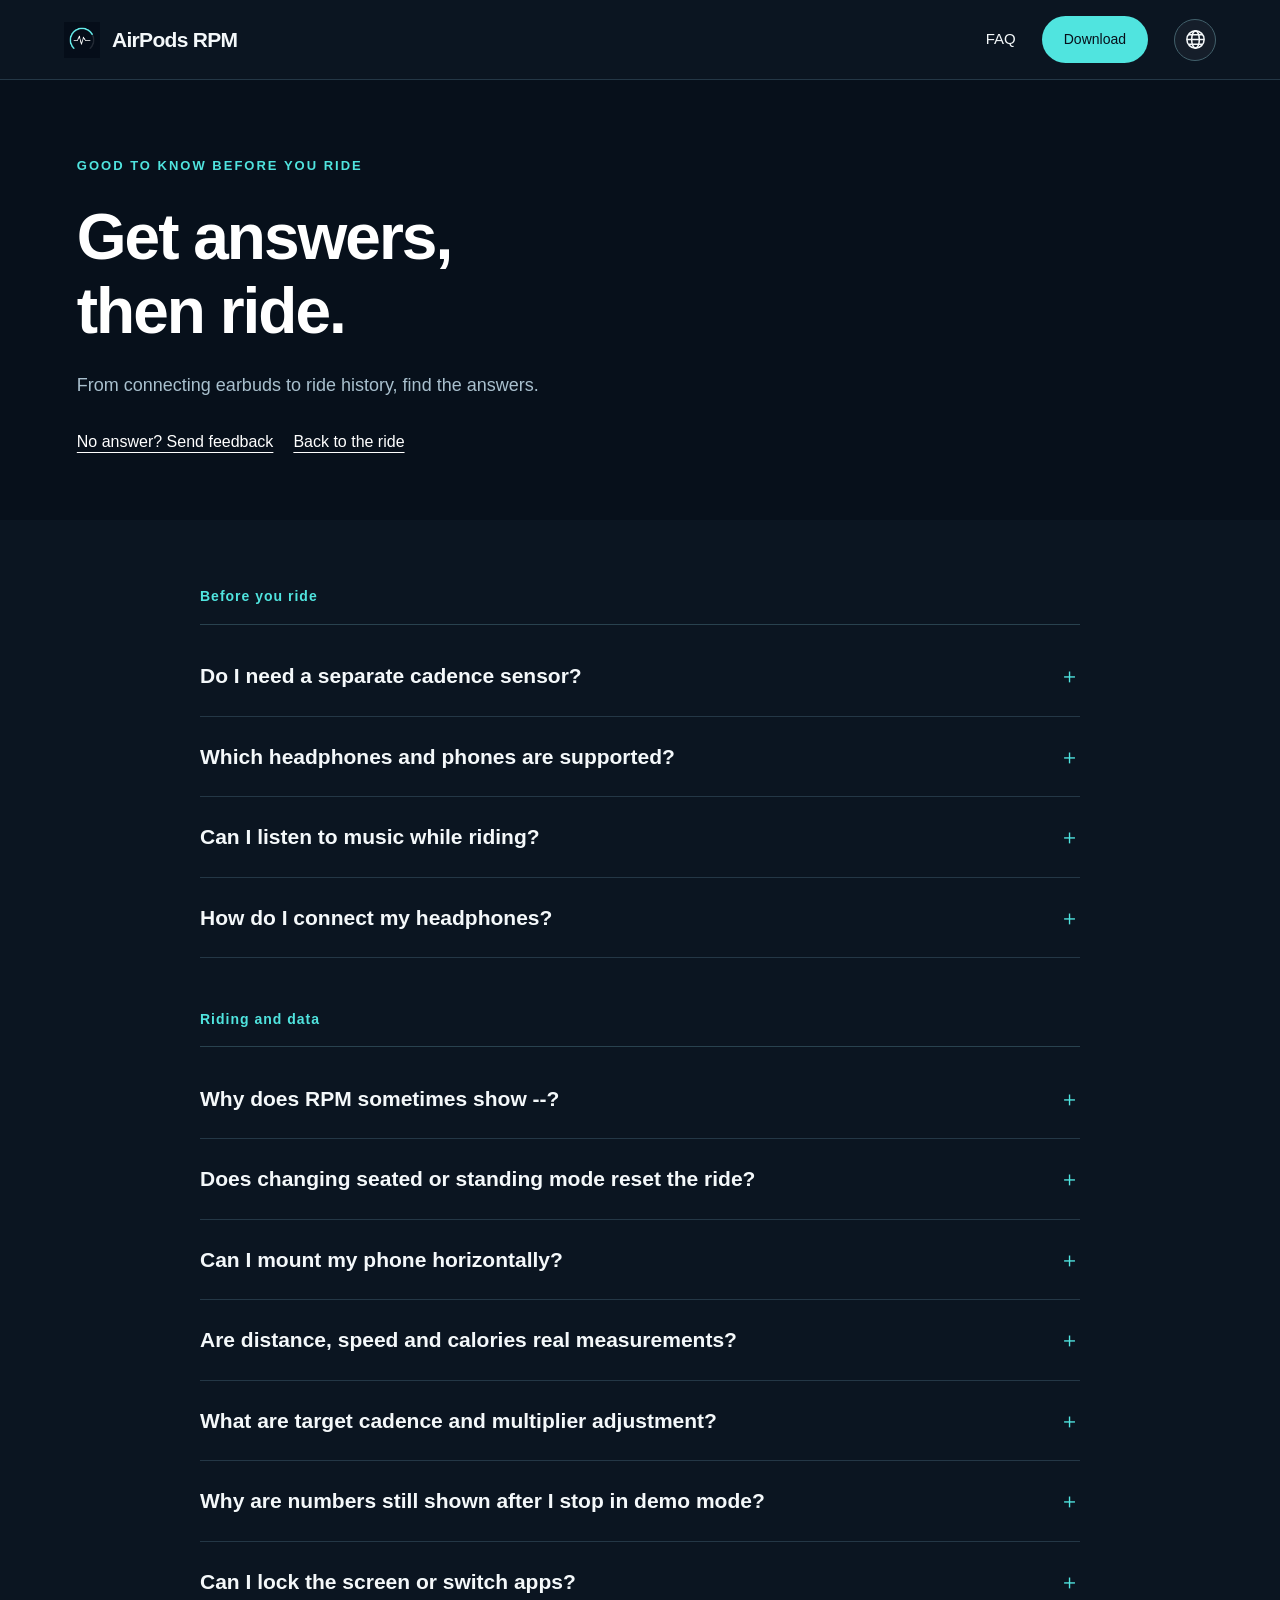
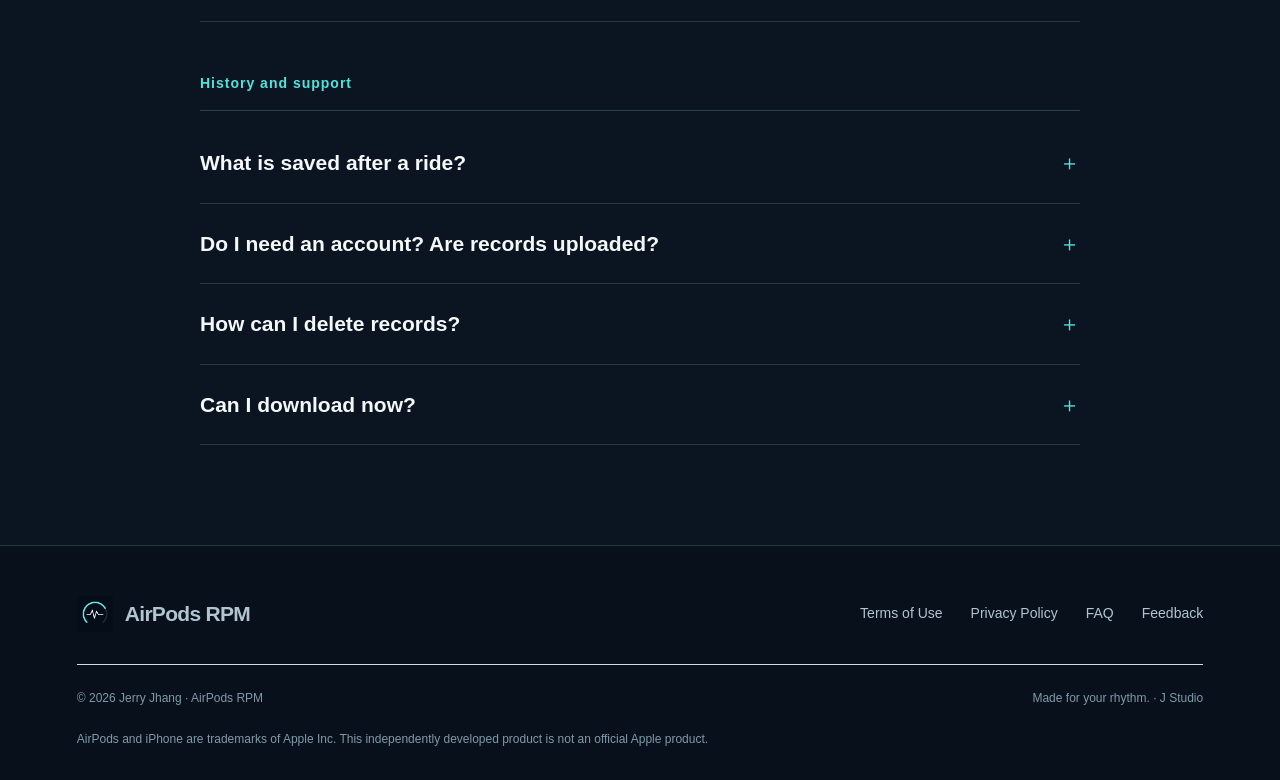
==== commit 5e1af3ff: "Add files via upload" ====
--- a/faq.html
+++ b/faq.html
@@ -1 +1 @@
-<!doctype html><html lang="zh-Hant"><head><meta charset="utf-8"><meta name="viewport" content="width=device-width,initial-scale=1"><meta name="description" content="關於 AirPods 連接、節奏估算、直橫式畫面與騎乘紀錄，你想知道的事。"><meta name="theme-color" content="#07101b"><title>常見問題 — AirPods RPM</title><link rel="icon" href="assets/app-icon.png" type="image/png"><link rel="stylesheet" href="styles.css?v=13"><script defer src="config.js?v=8"></script><script defer src="script.js?v=8"></script></head><body><a class="skip-link" href="#main">跳至主要內容</a><header class="site-header"><a class="brand" href="index.html" aria-label="AirPods RPM 首頁"><img src="assets/app-icon.png" width="36" height="36" alt=""><span>AirPods <b>RPM</b></span></a><nav aria-label="主導覽"><a href="faq.html">常見問題</a><button class="small-button" data-download>立即下載</button></nav></header><main id="main"><section class="inner-hero"><div class="section-shell"><p class="eyebrow">GOOD TO KNOW BEFORE YOU RIDE</p><h1>先解開問題，<br>再踩進節奏。</h1><p>從耳機連線到騎乘紀錄，把你想問的說清楚。</p><div class="in-page-links"><a href="https://forms.gle/BbbcXge1BpcNwwj79" target="_blank" rel="noopener noreferrer">找不到答案？傳送回饋</a><a href="index.html#experience">回到騎乘體驗</a></div></div></section><div class="faq-content"><section class="faq-group"><h2>開始前</h2><details class="faq-item"><summary>我需要買一顆踏頻感測器嗎？</summary><p>不用另外加裝感測器就可以體驗目前的節奏估算。AirPods RPM 讀取的是相容耳機的頭部動作，不是飛輪內部轉速，所以不能取代專用感測器的量測精度。</p></details><details class="faq-item"><summary>支援哪些耳機與手機？</summary><p>支援可提供頭部動作資料的 AirPods，搭配 iPhone 使用。實際可用性由 App 依耳機、系統版本與連線狀態自動確認。iPhone 需使用 iOS 18.6 或以上版本。連接並戴好耳機後，App 會顯示動作資料是否可用。</p></details><details class="faq-item"><summary>可以邊聽音樂邊騎嗎？</summary><p>可以先用你平常的音樂 App 播放，再回到 AirPods RPM 查看儀表。AirPods RPM 本身不是音樂播放器，不提供串流歌曲；手機與耳機的音訊由系統和你選用的音樂 App 處理。</p></details><details class="faq-item"><summary>耳機怎麼連接？</summary><p>先在 iPhone「設定 → 藍牙」完成配對，戴好 AirPods，確認沒有切到 Mac。回到 App 按開始，依提示允許「動作與健身」。收到連續資料後才會開始計時；不需要刻意大幅擺頭。</p></details></section><section class="faq-group"><h2>騎乘與數據</h2><details class="faq-item"><summary>為什麼 RPM 有時顯示 --？</summary><p>頭部動作不一定每次都有足夠明顯的踩踏週期。初次需要幾秒建立節律；節奏偏弱時會短暫保留上次讀值並標示狀態，斷線、持續趨靜止或無可靠候選時則清空。-- 不一定表示踏板完全停止，也不會硬補一個數字。</p></details><details class="faq-item"><summary>坐姿、站姿切換會讓紀錄歸零嗎？</summary><p>不會。切換姿勢會使用不同偵測門檻，但保留目前的騎乘時間與分析資料。坐姿通常採較敏感的微幅動作基準，站姿採另一組基準；它們仍是待實測校正的估算。</p></details><details class="faq-item"><summary>手機可以橫放嗎？</summary><p>可以。儀表支援直式和橫式；橫式預設隱藏標題工具列，點儀表或右上角小選單可顯示。請在騎乘前先把手機安全固定。</p></details><details class="faq-item"><summary>距離、速度和卡路里是真的嗎？</summary><p>距離與速度是由估算 RPM 和每轉等效距離算出的虛擬數值。熱量是騎乘時間乘每分鐘費率的粗估，不是依阻力、功率或心率量測。例如 5 公尺／轉、80 RPM、30 分鐘約為 12 公里；5 kcal／分鐘、30 分鐘為 150 kcal。</p></details><details class="faq-item"><summary>目標踏頻、倍率修正是什麼？</summary><p>目標踏頻只改變目標區間和儀表顏色，不會補正 RPM。倍率通常保持原值；只有車上一直顯示 80、App 卻一直顯示 160 或 40 時，才分別考慮減半或加倍，不用來修正 75 與 80 的小誤差。</p></details><details class="faq-item"><summary>為什麼停下來，展示畫面還有數字？</summary><p>請確認已關閉展示模式。展示模式故意產生模擬數字，不會跟著你的真實動作停止。這個網站的動畫和儀表也是示意，不會連接你的耳機。</p></details><details class="faq-item"><summary>可以鎖屏或切到別的 App 嗎？</summary><p>目前切換 App、系統中斷或鎖屏會暫停騎乘，回來後需手動繼續；不提供無限制背景記錄。騎乘中的 App 會保持螢幕亮著，因此請留意手機電量。</p></details></section><section class="faq-group"><h2>紀錄與支援</h2><details class="faq-item"><summary>騎乘結束後會保存什麼？</summary><p>按結束並保存後，手機會留下日期、有效時間、平均與最高估算 RPM、虛擬距離、估算熱量及估算有效時間比例。現行版本最多保留最近 100 筆摘要。</p></details><details class="faq-item"><summary>需要帳號嗎？紀錄會上傳嗎？</summary><p>目前不需要建立線上帳號。一般騎乘摘要在手機本機保存，不自動上傳至我們的伺服器，也不自動保存原始頭部動作 CSV。系統備份或你主動分享的副本另外由你選用的服務處理。</p></details><details class="faq-item"><summary>怎麼刪除紀錄？</summary><p>在 App 騎乘紀錄頁向左滑動一筆，再按刪除。可在目前工作階段復原上次刪除；退出 App 後不保證仍能復原。刪除摘要不會連同你先前匯出的檔案一起刪除。</p></details><details class="faq-item"><summary>現在可以下載嗎？</summary><p>目前正在準備 App Store 版本，尚未提供正式下載網址。網站不會把未上架版本標成已開放。你可以先體驗互動示意，或透過意見回饋告訴我們你的需求。</p></details></section></div></main><footer class="site-footer"><div class="footer-main"><a class="brand" href="index.html"><img src="assets/app-icon.png" width="34" height="34" alt=""><span>AirPods <b>RPM</b></span></a><nav aria-label="頁尾導覽"><a href="terms.html">使用條款</a><a href="privacy.html">隱私政策</a><a href="faq.html">常見問題</a><a href="https://forms.gle/BbbcXge1BpcNwwj79" target="_blank" rel="noopener noreferrer">意見回饋</a></nav></div><div class="footer-bottom"><span>© 2026 Jerry Jhang · AirPods RPM</span><span>Made for your rhythm. · <a href="https://jstudio-app.github.io" target="_blank" rel="noopener noreferrer">J Studio</a></span></div><p class="footer-disclaimer">AirPods 與 iPhone 為 Apple Inc. 的商標。本產品為獨立開發，非 Apple 官方產品。</p></footer><dialog id="release-dialog" aria-labelledby="release-title"><button class="dialog-close" aria-label="關閉">×</button><p class="eyebrow dark">AIRPODS RPM</p><h2 id="release-title">App Store 版本準備中</h2><p>正式下載連結開放後，這裡就能帶你前往 App Store。</p><a class="button ink" href="https://forms.gle/BbbcXge1BpcNwwj79" target="_blank" rel="noopener noreferrer">意見回饋</a></dialog></body></html>+<!doctype html><html lang="zh-Hant"><head><meta charset="utf-8"><meta name="viewport" content="width=device-width,initial-scale=1"><meta name="description" content="關於 AirPods 連接、節奏估算、直橫式畫面與騎乘紀錄，你想知道的事。"><meta name="theme-color" content="#07101b"><title>常見問題 — AirPods RPM</title><link rel="icon" href="assets/app-icon.png" type="image/png"><link rel="stylesheet" href="styles.css?v=13"><script defer src="config.js?v=8"></script><link rel="stylesheet" href="i18n.css?v=2"><script defer src="translations.js?v=1"></script><script defer src="legal-translations.js?v=1"></script><script defer src="i18n.js?v=2"></script><script defer src="script.js?v=9"></script></head><body><a class="skip-link" href="#main">跳至主要內容</a><header class="site-header"><a class="brand" href="index.html" aria-label="AirPods RPM 首頁"><img src="assets/app-icon.png" width="36" height="36" alt=""><span>AirPods <b>RPM</b></span></a><nav aria-label="主導覽"><a href="faq.html">常見問題</a><button class="small-button" data-download>立即下載</button></nav></header><main id="main"><section class="inner-hero"><div class="section-shell"><p class="eyebrow">GOOD TO KNOW BEFORE YOU RIDE</p><h1>先解開問題，<br>再踩進節奏。</h1><p>從耳機連線到騎乘紀錄，把你想問的說清楚。</p><div class="in-page-links"><a href="https://forms.gle/BbbcXge1BpcNwwj79" target="_blank" rel="noopener noreferrer">找不到答案？傳送回饋</a><a href="index.html#experience">回到騎乘體驗</a></div></div></section><div class="faq-content"><section class="faq-group"><h2>開始前</h2><details class="faq-item"><summary>我需要買一顆踏頻感測器嗎？</summary><p>不用另外加裝感測器就可以體驗目前的節奏估算。AirPods RPM 讀取的是相容耳機的頭部動作，不是飛輪內部轉速，所以不能取代專用感測器的量測精度。</p></details><details class="faq-item"><summary>支援哪些耳機與手機？</summary><p>支援可提供頭部動作資料的 AirPods，搭配 iPhone 使用。實際可用性由 App 依耳機、系統版本與連線狀態自動確認。iPhone 需使用 iOS 18.6 或以上版本。連接並戴好耳機後，App 會顯示動作資料是否可用。</p></details><details class="faq-item"><summary>可以邊聽音樂邊騎嗎？</summary><p>可以先用你平常的音樂 App 播放，再回到 AirPods RPM 查看儀表。AirPods RPM 本身不是音樂播放器，不提供串流歌曲；手機與耳機的音訊由系統和你選用的音樂 App 處理。</p></details><details class="faq-item"><summary>耳機怎麼連接？</summary><p>先在 iPhone「設定 → 藍牙」完成配對，戴好 AirPods，確認沒有切到 Mac。回到 App 按開始，依提示允許「動作與健身」。收到連續資料後才會開始計時；不需要刻意大幅擺頭。</p></details></section><section class="faq-group"><h2>騎乘與數據</h2><details class="faq-item"><summary>為什麼 RPM 有時顯示 --？</summary><p>頭部動作不一定每次都有足夠明顯的踩踏週期。初次需要幾秒建立節律；節奏偏弱時會短暫保留上次讀值並標示狀態，斷線、持續趨靜止或無可靠候選時則清空。-- 不一定表示踏板完全停止，也不會硬補一個數字。</p></details><details class="faq-item"><summary>坐姿、站姿切換會讓紀錄歸零嗎？</summary><p>不會。切換姿勢會使用不同偵測門檻，但保留目前的騎乘時間與分析資料。坐姿通常採較敏感的微幅動作基準，站姿採另一組基準；它們仍是待實測校正的估算。</p></details><details class="faq-item"><summary>手機可以橫放嗎？</summary><p>可以。儀表支援直式和橫式；橫式預設隱藏標題工具列，點儀表或右上角小選單可顯示。請在騎乘前先把手機安全固定。</p></details><details class="faq-item"><summary>距離、速度和卡路里是真的嗎？</summary><p>距離與速度是由估算 RPM 和每轉等效距離算出的虛擬數值。熱量是騎乘時間乘每分鐘費率的粗估，不是依阻力、功率或心率量測。例如 5 公尺／轉、80 RPM、30 分鐘約為 12 公里；5 kcal／分鐘、30 分鐘為 150 kcal。</p></details><details class="faq-item"><summary>目標踏頻、倍率修正是什麼？</summary><p>目標踏頻只改變目標區間和儀表顏色，不會補正 RPM。倍率通常保持原值；只有車上一直顯示 80、App 卻一直顯示 160 或 40 時，才分別考慮減半或加倍，不用來修正 75 與 80 的小誤差。</p></details><details class="faq-item"><summary>為什麼停下來，展示畫面還有數字？</summary><p>請確認已關閉展示模式。展示模式故意產生模擬數字，不會跟著你的真實動作停止。這個網站的動畫和儀表也是示意，不會連接你的耳機。</p></details><details class="faq-item"><summary>可以鎖屏或切到別的 App 嗎？</summary><p>依你的設定，切換 App 或鎖屏可能暫停騎乘；系統也可能暫停動作偵測，不保證持續背景記錄。騎乘中的 App 會保持螢幕亮著，因此請留意手機電量。</p></details></section><section class="faq-group"><h2>紀錄與支援</h2><details class="faq-item"><summary>騎乘結束後會保存什麼？</summary><p>按結束並保存後，手機會留下日期、有效時間、平均與最高估算 RPM、虛擬距離、估算熱量及估算有效時間比例。現行版本最多保留最近 100 筆摘要。</p></details><details class="faq-item"><summary>需要帳號嗎？紀錄會上傳嗎？</summary><p>目前不需要建立線上帳號。一般騎乘摘要在手機本機保存，不自動上傳至我們的伺服器，也不自動保存原始頭部動作 CSV。系統備份或你主動分享的副本另外由你選用的服務處理。</p></details><details class="faq-item"><summary>怎麼刪除紀錄？</summary><p>在 App 騎乘紀錄頁向左滑動一筆，再按刪除。可在目前工作階段復原上次刪除；退出 App 後不保證仍能復原。刪除摘要不會連同你先前匯出的檔案一起刪除。</p></details><details class="faq-item"><summary>現在可以下載嗎？</summary><p>目前正在準備 App Store 版本，尚未提供正式下載網址。網站不會把未上架版本標成已開放。你可以先體驗互動示意，或透過意見回饋告訴我們你的需求。</p></details></section></div></main><footer class="site-footer"><div class="footer-main"><a class="brand" href="index.html"><img src="assets/app-icon.png" width="34" height="34" alt=""><span>AirPods <b>RPM</b></span></a><nav aria-label="頁尾導覽"><a href="terms.html">使用條款</a><a href="privacy.html">隱私政策</a><a href="faq.html">常見問題</a><a href="https://forms.gle/BbbcXge1BpcNwwj79" target="_blank" rel="noopener noreferrer">意見回饋</a></nav></div><div class="footer-bottom"><span>© 2026 Jerry Jhang · AirPods RPM</span><span>Made for your rhythm. · <a href="https://jstudio-app.github.io" target="_blank" rel="noopener noreferrer">J Studio</a></span></div><p class="footer-disclaimer">AirPods 與 iPhone 為 Apple Inc. 的商標。本產品為獨立開發，非 Apple 官方產品。</p></footer><dialog id="release-dialog" aria-labelledby="release-title"><button class="dialog-close" aria-label="關閉">×</button><p class="eyebrow dark">AIRPODS RPM</p><h2 id="release-title">App Store 版本準備中</h2><p>正式下載連結開放後，這裡就能帶你前往 App Store。</p><a class="button ink" href="https://forms.gle/BbbcXge1BpcNwwj79" target="_blank" rel="noopener noreferrer">意見回饋</a></dialog></body></html>
--- a/i18n.css
+++ b/i18n.css
@@ -0,0 +1,43 @@
+.language-control{position:relative;display:inline-flex;align-items:center;justify-content:center;flex:none;width:42px;height:42px;color:#f4f8fa;z-index:25}
+.language-trigger{display:grid;place-items:center;width:100%;height:100%;border:1px solid #42606b;border-radius:50%;background:rgba(255,255,255,.04);color:inherit;cursor:pointer;transition:background .18s,border-color .18s,color .18s;padding:0}
+.language-trigger>svg{width:23px;height:23px;pointer-events:none}
+.language-trigger:hover,.language-trigger[aria-expanded="true"]{color:#50e4df;background:rgba(0,212,214,.1);border-color:#389b9c}
+.language-trigger:focus-visible,.language-option:focus-visible{outline:2px solid #00d4d6;outline-offset:2px}
+.language-popover{position:absolute;right:0;top:calc(100% + 14px);width:256px;max-width:calc(100vw - 24px);padding:10px;border-radius:22px;background:linear-gradient(155deg,rgba(24,43,54,.98),rgba(11,23,32,.98));border:1px solid rgba(140,200,207,.23);box-shadow:0 20px 60px #0008,inset 0 1px 0 #ffffff0b;-webkit-backdrop-filter:blur(24px);backdrop-filter:blur(24px);overflow-y:auto;max-height:calc(100dvh - 100px);transform-origin:top right;animation:language-in .18s ease-out}
+.language-popover[hidden]{display:none!important}
+.language-heading{display:flex;align-items:center;justify-content:space-between;gap:10px;padding:10px 9px 15px;line-height:1.3;border-bottom:1px solid #ffffff12;margin-bottom:6px}
+.language-heading strong{font-size:15px;font-weight:700;color:#f4f8fa}
+.language-heading>span{font-size:11px;color:#79c8cc;text-align:right;overflow-wrap:anywhere}
+.language-option{display:grid;grid-template-columns:31px minmax(0,1fr) 20px;align-items:center;gap:10px;width:100%;min-height:43px;margin:2px 0;padding:7px 9px;border:1px solid transparent;border-radius:11px;text-align:left;font:inherit;font-size:14px;line-height:1.25;color:#e7eff2;background:transparent;cursor:pointer;transition:background .15s,color .15s,border-color .15s}
+.language-option:hover,.language-option:focus-visible{background:#ffffff09;color:#fff}
+.language-option[aria-checked="true"]{background:rgba(0,212,214,.12);color:#6ceeea;border-color:rgba(0,212,214,.17)}
+.language-badge{display:grid;place-items:center;width:29px;height:25px;border-radius:7px;background:#ffffff0b;color:#93adb8;font:600 10px/1 var(--sans);letter-spacing:.02em}
+.language-option[aria-checked="true"] .language-badge{background:#00d4d61c;color:#59e8e6}
+.language-name{overflow-wrap:anywhere}
+.language-check{display:grid;place-items:center;visibility:hidden;color:#50e4df}
+.language-option[aria-checked="true"] .language-check{visibility:visible}
+.language-system{margin-bottom:7px}
+.language-system + .language-option{position:relative;margin-top:10px}
+.language-system + .language-option:before{content:"";position:absolute;top:-7px;left:8px;right:8px;border-top:1px solid #ffffff12;pointer-events:none}
+@keyframes language-in{from{opacity:0;transform:translateY(-5px) scale(.97)}to{opacity:1;transform:translateY(0) scale(1)}}
+@media(prefers-reduced-motion:reduce){.language-popover,.language-trigger,.language-option{animation:none;transition:none}}
+html:not([lang="zh-Hant"]) .hero-firstline{white-space:normal}
+html:not([lang="zh-Hant"]) .hero-copy h1{font-size:clamp(44px,4.25vw,83px);letter-spacing:-.045em;overflow-wrap:break-word}
+html:not([lang="zh-Hant"]) .mode-tabs button{white-space:normal;line-height:1.25;min-height:44px}
+html:not([lang="zh-Hant"]) .data-callout h3{overflow-wrap:anywhere;hyphens:auto}
+html:not([lang="zh-Hant"]) .section-intro h2,html:not([lang="zh-Hant"]) .wide-copy h2,html:not([lang="zh-Hant"]) .records-copy h2,html:not([lang="zh-Hant"]) .live-data-heading h2{white-space:normal;overflow-wrap:break-word}
+html:not([lang="zh-Hant"]) .title-phrase{white-space:normal}
+html:not([lang="zh-Hant"]) .mobile-metric-labels>span{overflow-wrap:anywhere;line-height:1.15}
+html:not([lang="zh-Hant"]) .mini-metrics>span{overflow-wrap:anywhere}
+@media(max-width:600px){
+  .site-header nav{gap:8px}
+  .language-control{width:34px;height:34px}
+  .language-trigger>svg{width:19px;height:19px}
+  .language-popover{right:-2px;top:calc(100% + 13px);width:246px;max-height:calc(100dvh - 92px);border-radius:19px;padding:8px}
+  .language-option{min-height:43px}
+  .site-header nav .small-button{padding:8px 10px}
+  html:not([lang="zh-Hant"]) .hero-copy h1{font-size:clamp(36px,9.4vw,49px)}
+  html:not([lang="zh-Hant"]) .site-header .brand{font-size:14px}
+  html:not([lang="zh-Hant"]) .site-header nav>a{max-width:84px;white-space:normal;text-align:center;line-height:1.15}
+}
+@media(max-width:350px){.site-header nav{gap:5px}.site-header .brand{font-size:13px}.site-header nav .small-button{padding-inline:7px}.language-control{width:30px;height:30px}}
